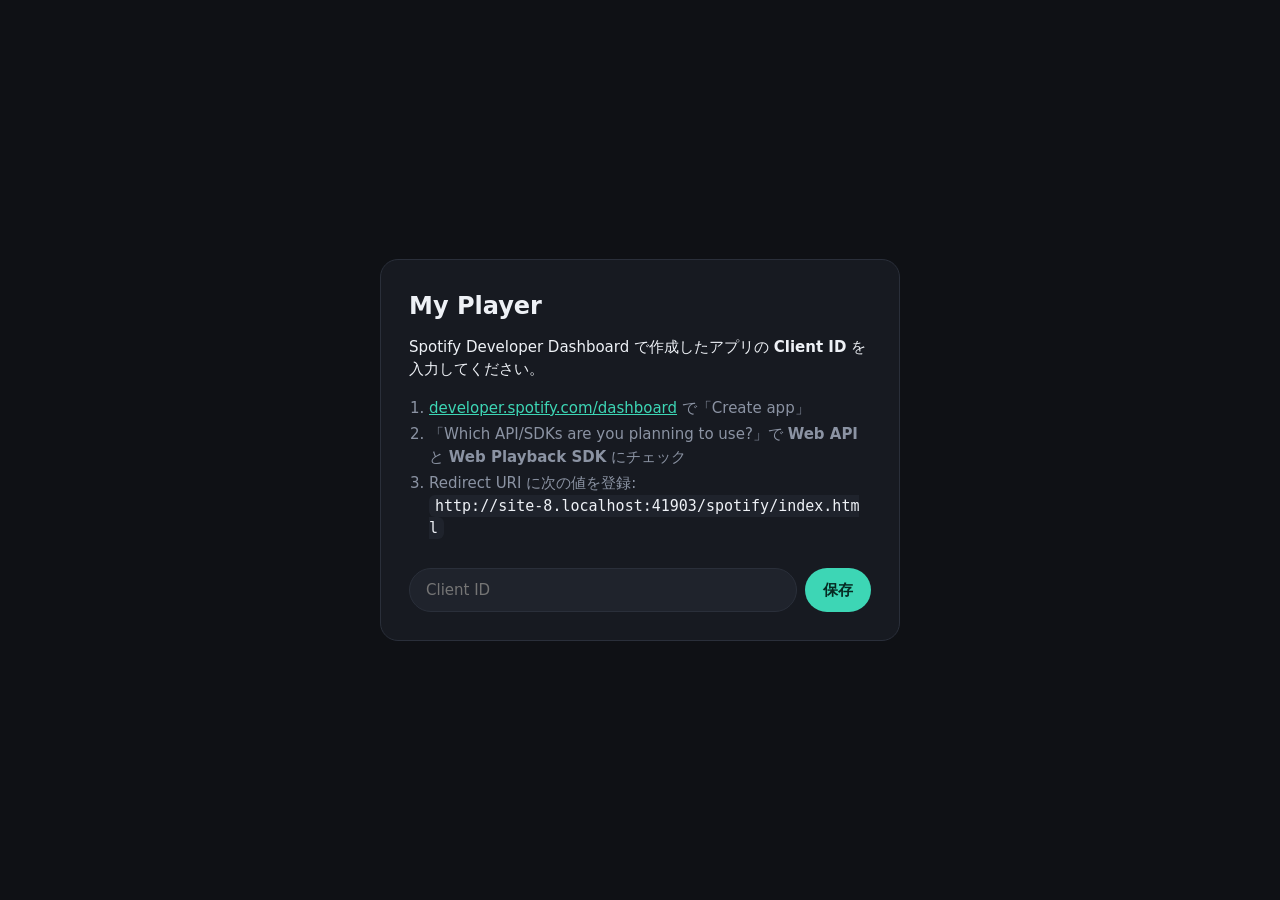
==== spotify/index.html @ 6af3630b "個人用 Spotify プレーヤーを /spotify/ に追加 Co-Authored-By: Claude Opus 5.5 <noreply@anthropic.com> Claude-Sess" ====
<!doctype html>
<html lang="ja">
<head>
  <meta charset="utf-8">
  <meta name="viewport" content="width=device-width, initial-scale=1">
  <meta name="robots" content="noindex, nofollow">
  <title>My Player</title>
  <link rel="stylesheet" href="style.css">
  <script src="config.js"></script>
  <script src="app.js" defer></script>
</head>
<body>

  <!-- 初回設定: Client ID 入力 -->
  <section id="setup" class="screen" hidden>
    <div class="card">
      <h1>My Player</h1>
      <p>Spotify Developer Dashboard で作成したアプリの <b>Client ID</b> を入力してください。</p>
      <ol class="steps">
        <li><a href="https://developer.spotify.com/dashboard" target="_blank" rel="noopener">developer.spotify.com/dashboard</a> で「Create app」</li>
        <li>「Which API/SDKs are you planning to use?」で <b>Web API</b> と <b>Web Playback SDK</b> にチェック</li>
        <li>Redirect URI に次の値を登録:<br><code id="redirectUri"></code></li>
      </ol>
      <form id="setupForm">
        <input id="clientIdInput" placeholder="Client ID" autocomplete="off" required>
        <button type="submit" class="primary">保存</button>
      </form>
    </div>
  </section>

  <!-- ログイン -->
  <section id="login" class="screen" hidden>
    <div class="card">
      <h1>My Player</h1>
      <p>Spotify アカウントでログインすると、このページ自体が再生デバイスになります。</p>
      <p class="muted small">※ ブラウザでの再生には Spotify Premium が必要です。</p>
      <button id="loginBtn" class="primary big">Spotify でログイン</button>
      <button id="resetClientBtn" class="link">Client ID を変更</button>
    </div>
  </section>

  <!-- メイン -->
  <div id="app" hidden>
    <header class="topbar">
      <div class="brand"><span class="dot"></span>My Player</div>
      <div class="user">
        <span id="userName"></span>
        <button id="logoutBtn" class="ghost">ログアウト</button>
      </div>
    </header>

    <nav class="tabs">
      <button data-view="search">検索</button>
      <button data-view="playlists">プレイリスト</button>
      <button data-view="liked">お気に入りの曲</button>
    </nav>

    <main id="content"></main>

    <footer class="player">
      <div class="now">
        <div class="art"><img id="art" alt="" hidden></div>
        <div class="meta">
          <div id="trackName" class="t">再生していません</div>
          <div id="trackArtist" class="a"></div>
        </div>
      </div>
      <div class="center">
        <div class="controls">
          <button id="prevBtn" class="icon" aria-label="前の曲">
            <svg viewBox="0 0 24 24"><path d="M6 5h2v14H6zM20 5v14L9 12z"/></svg>
          </button>
          <button id="playBtn" class="icon play" aria-label="再生 / 一時停止"></button>
          <button id="nextBtn" class="icon" aria-label="次の曲">
            <svg viewBox="0 0 24 24"><path d="M16 5h2v14h-2zM4 5v14l11-7z"/></svg>
          </button>
        </div>
        <div class="progress">
          <span id="pos">0:00</span>
          <input type="range" id="seek" min="0" max="1000" value="0" aria-label="再生位置">
          <span id="dur">0:00</span>
        </div>
      </div>
      <div class="right">
        <span id="deviceStatus" class="status">接続中…</span>
        <label class="vol">
          <svg viewBox="0 0 24 24"><path d="M4 9v6h4l5 4V5L8 9zM16 8.5a4.5 4.5 0 0 1 0 7v-7z"/></svg>
          <input type="range" id="volume" min="0" max="100" value="50" aria-label="音量">
        </label>
      </div>
    </footer>
  </div>

  <div id="toast" class="toast" role="status" hidden></div>
</body>
</html>
---- spotify/style.css ----
:root {
  --bg: #0f1115;
  --panel: #171a21;
  --panel-2: #1f232c;
  --line: #2a2f3a;
  --text: #eef1f6;
  --muted: #8b93a3;
  --accent: #3dd6b5;
  --accent-ink: #062a22;
  --err: #ff6b6b;
  --warn: #f5b84a;
  --radius: 12px;
  color-scheme: dark;
}

* { box-sizing: border-box; }
html, body { margin: 0; height: 100%; }
body {
  background: var(--bg);
  color: var(--text);
  font: 15px/1.5 system-ui, -apple-system, "Hiragino Sans", "Noto Sans JP", sans-serif;
}
[hidden] { display: none !important; }
a { color: var(--accent); }
button { font: inherit; color: inherit; cursor: pointer; border: 0; background: none; }
input { font: inherit; color: inherit; }
.muted { color: var(--muted); }
.small { font-size: 13px; }

/* ---------- buttons ---------- */
.primary {
  background: var(--accent); color: var(--accent-ink); font-weight: 700;
  padding: 10px 18px; border-radius: 999px;
}
.primary:hover { filter: brightness(1.08); }
.primary.big { padding: 14px 28px; font-size: 16px; }
.ghost { border: 1px solid var(--line); padding: 6px 12px; border-radius: 999px; color: var(--muted); }
.ghost:hover { color: var(--text); border-color: var(--muted); }
.link { color: var(--muted); text-decoration: underline; font-size: 13px; margin-top: 12px; }

/* ---------- setup / login ---------- */
.screen { min-height: 100%; display: grid; place-items: center; padding: 24px 16px; }
.card {
  width: min(520px, 100%); background: var(--panel); border: 1px solid var(--line);
  border-radius: 18px; padding: 28px; display: flex; flex-direction: column; align-items: flex-start; gap: 8px;
}
.card h1 { margin: 0 0 4px; font-size: 24px; }
.card p { margin: 0; }
.steps { padding-left: 20px; margin: 4px 0 8px; color: var(--muted); }
.steps li { margin: 4px 0; }
code { background: var(--panel-2); padding: 2px 6px; border-radius: 6px; color: var(--text); word-break: break-all; user-select: all; }
#setupForm { display: flex; gap: 8px; width: 100%; margin-top: 8px; }
#setupForm input, .searchbar input {
  flex: 1; min-width: 0; background: var(--panel-2); border: 1px solid var(--line);
  border-radius: 999px; padding: 10px 16px; outline: none;
}
#setupForm input:focus, .searchbar input:focus { border-color: var(--accent); }

/* ---------- app layout ---------- */
#app {
  height: 100%;
  display: grid;
  grid-template-columns: 200px 1fr;
  grid-template-rows: auto 1fr auto;
  grid-template-areas: "top top" "nav main" "player player";
}
.topbar {
  grid-area: top; display: flex; justify-content: space-between; align-items: center;
  padding: 12px 20px; border-bottom: 1px solid var(--line);
}
.brand { font-weight: 800; letter-spacing: .02em; display: flex; align-items: center; gap: 8px; }
.brand .dot { width: 10px; height: 10px; border-radius: 50%; background: var(--accent); box-shadow: 0 0 12px var(--accent); }
.user { display: flex; align-items: center; gap: 12px; color: var(--muted); }

.tabs { grid-area: nav; display: flex; flex-direction: column; gap: 4px; padding: 16px 12px; border-right: 1px solid var(--line); }
.tabs button { text-align: left; padding: 10px 12px; border-radius: 8px; color: var(--muted); font-weight: 600; }
.tabs button:hover { background: var(--panel); color: var(--text); }
.tabs button.active { background: var(--panel-2); color: var(--text); }

#content { grid-area: main; overflow-y: auto; padding: 20px 24px 32px; min-width: 0; }
#content h2 { margin: 0 0 16px; font-size: 22px; }

/* ---------- search ---------- */
.searchbar { display: flex; gap: 8px; margin-bottom: 16px; max-width: 560px; }

/* ---------- track list ---------- */
.tracks { list-style: none; margin: 0; padding: 0; }
.tracks li.muted { padding: 12px 8px; }
.track {
  display: grid; grid-template-columns: 28px 40px 1fr auto; align-items: center; gap: 12px;
  padding: 6px 8px; border-radius: 8px; cursor: pointer;
}
.track:hover, .track:focus-visible { background: var(--panel); outline: none; }
.track .idx { color: var(--muted); text-align: right; font-variant-numeric: tabular-nums; font-size: 13px; }
.track img, .track .ph { width: 40px; height: 40px; border-radius: 4px; object-fit: cover; background: var(--panel-2); }
.tmeta { min-width: 0; }
.tmeta .t, .tmeta .a { white-space: nowrap; overflow: hidden; text-overflow: ellipsis; }
.tmeta .a { color: var(--muted); font-size: 13px; }
.track .dur { color: var(--muted); font-size: 13px; font-variant-numeric: tabular-nums; }
.track.playing .t { color: var(--accent); }
.track.playing .idx { color: var(--accent); }

.more { margin-top: 12px; }

/* ---------- playlists grid ---------- */
.grid { display: grid; grid-template-columns: repeat(auto-fill, minmax(160px, 1fr)); gap: 16px; }
.pl {
  background: var(--panel); border-radius: var(--radius); padding: 12px; text-align: left;
  display: flex; flex-direction: column; gap: 8px; min-width: 0; transition: background .15s;
}
.pl:hover { background: var(--panel-2); }
.pl .cover { width: 100%; aspect-ratio: 1; border-radius: 8px; object-fit: cover; background: var(--panel-2); display: block; }
.pl .name { font-weight: 600; white-space: nowrap; overflow: hidden; text-overflow: ellipsis; }
.pl .sub { color: var(--muted); font-size: 13px; white-space: nowrap; overflow: hidden; text-overflow: ellipsis; }

.pl-head { display: flex; gap: 20px; align-items: flex-end; margin-bottom: 20px; flex-wrap: wrap; }
.pl-head .cover { width: 160px; height: 160px; border-radius: 10px; object-fit: cover; background: var(--panel-2); }
.pl-head h2 { margin: 4px 0 6px !important; }
.pl-head .info { display: flex; flex-direction: column; align-items: flex-start; gap: 6px; min-width: 0; }
.back { color: var(--muted); margin-bottom: 12px; font-size: 14px; }
.back:hover { color: var(--text); }
.note { background: var(--panel); border: 1px solid var(--line); border-radius: 10px; padding: 12px 14px; color: var(--muted); font-size: 14px; }

/* ---------- player bar ---------- */
.player {
  grid-area: player; display: grid; grid-template-columns: 1fr minmax(280px, 1.4fr) 1fr; gap: 16px;
  align-items: center; padding: 12px 20px; background: var(--panel); border-top: 1px solid var(--line);
}
.now { display: flex; align-items: center; gap: 12px; min-width: 0; }
.art { width: 56px; height: 56px; border-radius: 6px; background: var(--panel-2); flex: none; overflow: hidden; }
.art img { width: 100%; height: 100%; object-fit: cover; display: block; }
.meta { min-width: 0; }
.meta .t { font-weight: 600; white-space: nowrap; overflow: hidden; text-overflow: ellipsis; }
.meta .a { color: var(--muted); font-size: 13px; white-space: nowrap; overflow: hidden; text-overflow: ellipsis; }

.center { display: flex; flex-direction: column; align-items: center; gap: 6px; min-width: 0; }
.controls { display: flex; align-items: center; gap: 18px; }
.icon { width: 36px; height: 36px; display: grid; place-items: center; border-radius: 50%; color: var(--muted); }
.icon:hover { color: var(--text); }
.icon svg { width: 20px; height: 20px; fill: currentColor; }
.icon.play { width: 42px; height: 42px; background: var(--text); color: var(--bg); }
.icon.play:hover { transform: scale(1.05); color: var(--bg); }
.icon:disabled { opacity: .4; cursor: default; }

.progress { display: flex; align-items: center; gap: 10px; width: 100%; font-size: 12px; color: var(--muted); font-variant-numeric: tabular-nums; }
.progress input { flex: 1; }

input[type=range] { accent-color: var(--accent); height: 4px; cursor: pointer; }

.right { display: flex; justify-content: flex-end; align-items: center; gap: 14px; min-width: 0; }
.vol { display: flex; align-items: center; gap: 6px; color: var(--muted); }
.vol svg { width: 18px; height: 18px; fill: currentColor; }
.vol input { width: 100px; }
.status { font-size: 12px; padding: 3px 10px; border-radius: 999px; background: var(--panel-2); color: var(--muted); white-space: nowrap; }
.status.ok { color: var(--accent); }
.status.warn { color: var(--warn); }
.status.err { color: var(--err); }

/* ---------- toast ---------- */
.toast {
  position: fixed; left: 50%; bottom: 110px; transform: translateX(-50%);
  background: var(--panel-2); border: 1px solid var(--line); padding: 10px 16px; border-radius: 10px;
  box-shadow: 0 8px 30px rgba(0,0,0,.4); max-width: calc(100% - 32px); z-index: 10;
}

/* ---------- mobile ---------- */
@media (max-width: 760px) {
  #app {
    grid-template-columns: 1fr;
    grid-template-areas: "top" "nav" "main" "player";
    grid-template-rows: auto auto 1fr auto;
  }
  .topbar { padding: 10px 16px; }
  .tabs { flex-direction: row; border-right: 0; border-bottom: 1px solid var(--line); padding: 8px 16px; overflow-x: auto; }
  .tabs button { white-space: nowrap; }
  #content { padding: 16px; }
  .player { grid-template-columns: 1fr auto; grid-template-areas: "now right" "center center"; padding: 10px 16px; gap: 8px 12px; }
  .now { grid-area: now; }
  .center { grid-area: center; }
  .right { grid-area: right; }
  .vol { display: none; }
  .art { width: 44px; height: 44px; }
  .pl-head .cover { width: 120px; height: 120px; }
  .grid { grid-template-columns: repeat(auto-fill, minmax(130px, 1fr)); gap: 12px; }
}
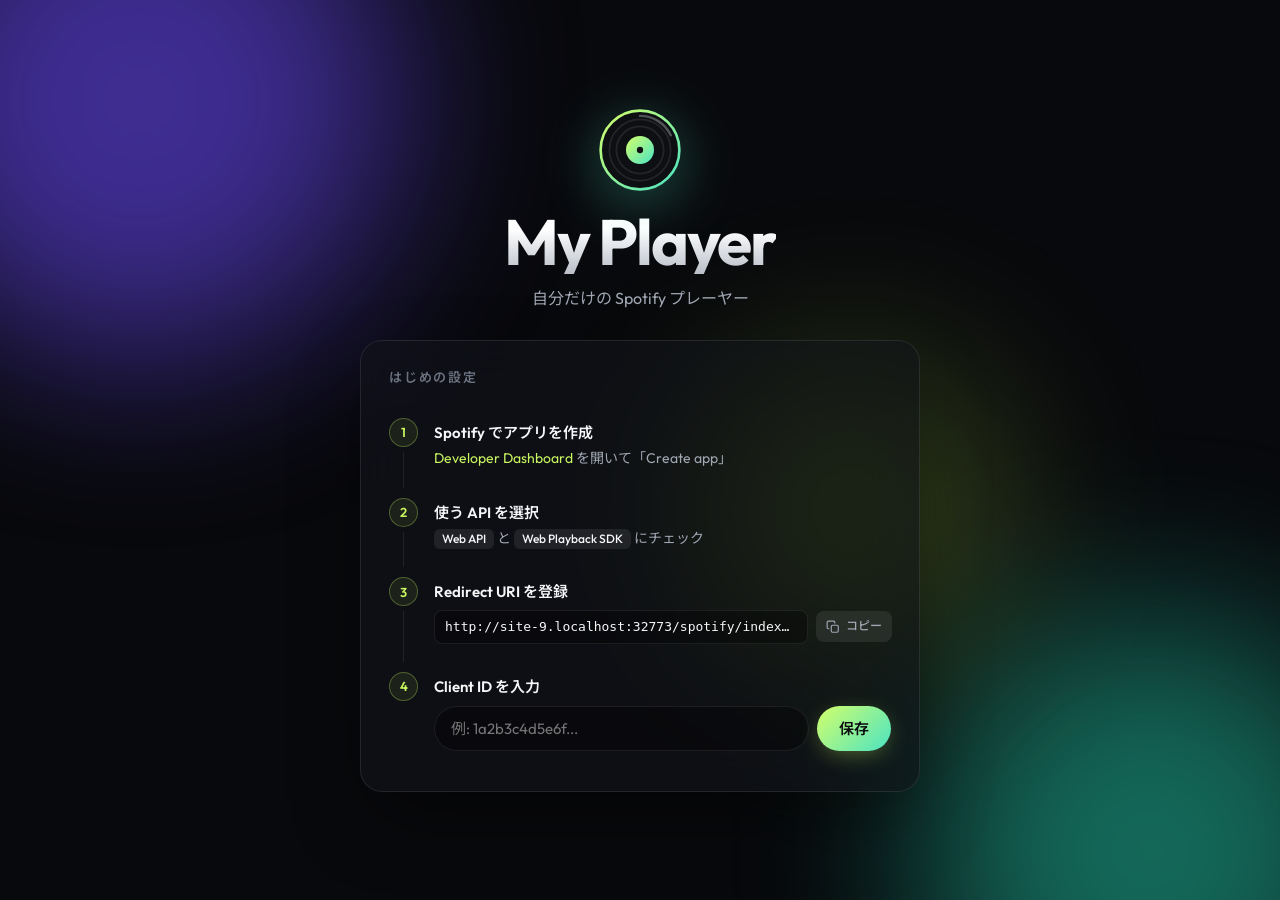
==== commit 333bde4d: "Spotify プレーヤーのデザインを刷新 アルバムアート連動の背景、Now Playing パネル、シャッフル/リピート、 スマホ用タブバーなどを追加。  Co-Authored-By: Claud" ====
--- a/spotify/index.html
+++ b/spotify/index.html
@@ -2,93 +2,168 @@
 <html lang="ja">
 <head>
   <meta charset="utf-8">
-  <meta name="viewport" content="width=device-width, initial-scale=1">
+  <meta name="viewport" content="width=device-width, initial-scale=1, viewport-fit=cover">
   <meta name="robots" content="noindex, nofollow">
+  <meta name="theme-color" content="#08090c">
   <title>My Player</title>
+  <link rel="preconnect" href="https://fonts.googleapis.com">
+  <link rel="preconnect" href="https://fonts.gstatic.com" crossorigin>
+  <link href="https://fonts.googleapis.com/css2?family=Outfit:wght@300;400;500;600;700;800&family=Noto+Sans+JP:wght@400;500;700&display=swap" rel="stylesheet">
   <link rel="stylesheet" href="style.css">
   <script src="config.js"></script>
   <script src="app.js" defer></script>
 </head>
 <body>
 
-  <!-- 初回設定: Client ID 入力 -->
+  <!-- ロゴ（レコード盤） -->
+  <svg width="0" height="0" style="position:absolute" aria-hidden="true">
+    <defs>
+      <linearGradient id="logoGrad" x1="0" y1="0" x2="1" y2="1">
+        <stop offset="0" stop-color="#d4ff6a"/>
+        <stop offset="1" stop-color="#4be3c4"/>
+      </linearGradient>
+    </defs>
+    <symbol id="logo" viewBox="0 0 48 48">
+      <circle cx="24" cy="24" r="22.5" fill="#0d0f13" stroke="url(#logoGrad)" stroke-width="1.5"/>
+      <circle cx="24" cy="24" r="17.5" fill="none" stroke="rgba(255,255,255,.09)"/>
+      <circle cx="24" cy="24" r="13.5" fill="none" stroke="rgba(255,255,255,.09)"/>
+      <path d="M24 4.5a19.5 19.5 0 0 1 17.6 11.1" fill="none" stroke="rgba(255,255,255,.28)" stroke-width="1.4" stroke-linecap="round"/>
+      <circle cx="24" cy="24" r="8" fill="url(#logoGrad)"/>
+      <circle cx="24" cy="24" r="1.8" fill="#0d0f13"/>
+    </symbol>
+  </svg>
+
+  <!-- ===================== 認証まわりの画面 ===================== -->
+  <div class="auth-bg" aria-hidden="true"><span></span><span></span><span></span></div>
+
   <section id="setup" class="screen" hidden>
-    <div class="card">
-      <h1>My Player</h1>
-      <p>Spotify Developer Dashboard で作成したアプリの <b>Client ID</b> を入力してください。</p>
-      <ol class="steps">
-        <li><a href="https://developer.spotify.com/dashboard" target="_blank" rel="noopener">developer.spotify.com/dashboard</a> で「Create app」</li>
-        <li>「Which API/SDKs are you planning to use?」で <b>Web API</b> と <b>Web Playback SDK</b> にチェック</li>
-        <li>Redirect URI に次の値を登録:<br><code id="redirectUri"></code></li>
-      </ol>
-      <form id="setupForm">
-        <input id="clientIdInput" placeholder="Client ID" autocomplete="off" required>
-        <button type="submit" class="primary">保存</button>
-      </form>
+    <div class="auth">
+      <svg class="auth-logo"><use href="#logo"/></svg>
+      <h1 class="wordmark">My Player</h1>
+      <p class="tagline">自分だけの Spotify プレーヤー</p>
+
+      <div class="glass panel">
+        <h2>はじめの設定</h2>
+        <ol class="steps">
+          <li>
+            <span class="num">1</span>
+            <div>
+              <b>Spotify でアプリを作成</b>
+              <p><a href="https://developer.spotify.com/dashboard" target="_blank" rel="noopener">Developer Dashboard</a> を開いて「Create app」</p>
+            </div>
+          </li>
+          <li>
+            <span class="num">2</span>
+            <div>
+              <b>使う API を選択</b>
+              <p><span class="chip">Web API</span> と <span class="chip">Web Playback SDK</span> にチェック</p>
+            </div>
+          </li>
+          <li>
+            <span class="num">3</span>
+            <div>
+              <b>Redirect URI を登録</b>
+              <div class="copyline">
+                <code id="redirectUri"></code>
+                <button type="button" id="copyBtn" class="mini-btn" data-icon="copy">コピー</button>
+              </div>
+            </div>
+          </li>
+          <li>
+            <span class="num">4</span>
+            <div class="grow">
+              <b>Client ID を入力</b>
+              <form id="setupForm" class="inline-form">
+                <input id="clientIdInput" placeholder="例: 1a2b3c4d5e6f..." autocomplete="off" spellcheck="false" required>
+                <button type="submit" class="btn-accent">保存</button>
+              </form>
+            </div>
+          </li>
+        </ol>
+      </div>
     </div>
   </section>
 
-  <!-- ログイン -->
   <section id="login" class="screen" hidden>
-    <div class="card">
-      <h1>My Player</h1>
-      <p>Spotify アカウントでログインすると、このページ自体が再生デバイスになります。</p>
-      <p class="muted small">※ ブラウザでの再生には Spotify Premium が必要です。</p>
-      <button id="loginBtn" class="primary big">Spotify でログイン</button>
-      <button id="resetClientBtn" class="link">Client ID を変更</button>
+    <div class="auth">
+      <svg class="auth-logo spin"><use href="#logo"/></svg>
+      <h1 class="wordmark">My Player</h1>
+      <p class="tagline">ブラウザがそのままスピーカーに。</p>
+      <button id="loginBtn" class="btn-accent big" data-icon="play">Spotify でログイン</button>
+      <p class="fineprint">再生には Spotify Premium が必要です</p>
+      <button id="resetClientBtn" class="text-btn">Client ID を変更</button>
     </div>
   </section>
 
-  <!-- メイン -->
+  <!-- ===================== メイン ===================== -->
   <div id="app" hidden>
-    <header class="topbar">
-      <div class="brand"><span class="dot"></span>My Player</div>
-      <div class="user">
-        <span id="userName"></span>
-        <button id="logoutBtn" class="ghost">ログアウト</button>
+    <div class="ambient" aria-hidden="true"><div id="ambient"></div></div>
+
+    <aside class="sidebar">
+      <div class="brand">
+        <svg class="brand-logo"><use href="#logo"/></svg>
+        <span>My Player</span>
       </div>
-    </header>
-
-    <nav class="tabs">
-      <button data-view="search">検索</button>
-      <button data-view="playlists">プレイリスト</button>
-      <button data-view="liked">お気に入りの曲</button>
-    </nav>
+      <nav class="nav">
+        <button data-view="home" data-icon="home">ホーム</button>
+        <button data-view="search" data-icon="search">検索</button>
+        <button data-view="liked" data-icon="heart">お気に入り</button>
+      </nav>
+      <div class="me">
+        <span class="avatar" id="avatar"></span>
+        <span class="me-name" id="userName"></span>
+        <button id="logoutBtn" class="icon-btn" data-icon="logout" title="ログアウト" aria-label="ログアウト"></button>
+      </div>
+    </aside>
 
     <main id="content"></main>
+
+    <aside class="np" aria-label="再生中の曲">
+      <div class="np-label">Now Playing</div>
+      <div class="np-art" id="npArtWrap"><img id="npArt" alt="" hidden></div>
+      <div class="np-title" id="npTitle">まだ何も再生していません</div>
+      <div class="np-artist" id="npArtist">曲を選ぶとここに表示されます</div>
+      <div class="np-album" id="npAlbum"></div>
+    </aside>
 
     <footer class="player">
       <div class="now">
         <div class="art"><img id="art" alt="" hidden></div>
         <div class="meta">
           <div id="trackName" class="t">再生していません</div>
-          <div id="trackArtist" class="a"></div>
+          <div id="trackArtist" class="a">—</div>
         </div>
       </div>
+
       <div class="center">
         <div class="controls">
-          <button id="prevBtn" class="icon" aria-label="前の曲">
-            <svg viewBox="0 0 24 24"><path d="M6 5h2v14H6zM20 5v14L9 12z"/></svg>
-          </button>
-          <button id="playBtn" class="icon play" aria-label="再生 / 一時停止"></button>
-          <button id="nextBtn" class="icon" aria-label="次の曲">
-            <svg viewBox="0 0 24 24"><path d="M16 5h2v14h-2zM4 5v14l11-7z"/></svg>
-          </button>
+          <button id="shuffleBtn" class="ctl toggle" data-icon="shuffle" aria-label="シャッフル" title="シャッフル"></button>
+          <button id="prevBtn" class="ctl" data-icon="prev" aria-label="前の曲"></button>
+          <button id="playBtn" class="ctl play" aria-label="再生 / 一時停止"></button>
+          <button id="nextBtn" class="ctl" data-icon="next" aria-label="次の曲"></button>
+          <button id="repeatBtn" class="ctl toggle" data-icon="repeat" aria-label="リピート" title="リピート"></button>
         </div>
         <div class="progress">
           <span id="pos">0:00</span>
-          <input type="range" id="seek" min="0" max="1000" value="0" aria-label="再生位置">
+          <input type="range" id="seek" class="range" min="0" max="1000" value="0" aria-label="再生位置">
           <span id="dur">0:00</span>
         </div>
       </div>
+
       <div class="right">
-        <span id="deviceStatus" class="status">接続中…</span>
-        <label class="vol">
-          <svg viewBox="0 0 24 24"><path d="M4 9v6h4l5 4V5L8 9zM16 8.5a4.5 4.5 0 0 1 0 7v-7z"/></svg>
-          <input type="range" id="volume" min="0" max="100" value="50" aria-label="音量">
-        </label>
+        <span id="deviceStatus" class="status"><i></i><span>接続中</span></span>
+        <div class="vol">
+          <button id="muteBtn" class="ctl small" aria-label="ミュート"></button>
+          <input type="range" id="volume" class="range" min="0" max="100" value="50" aria-label="音量">
+        </div>
       </div>
     </footer>
+
+    <nav class="tabbar">
+      <button data-view="home" data-icon="home">ホーム</button>
+      <button data-view="search" data-icon="search">検索</button>
+      <button data-view="liked" data-icon="heart">お気に入り</button>
+    </nav>
   </div>
 
   <div id="toast" class="toast" role="status" hidden></div>
--- a/spotify/style.css
+++ b/spotify/style.css
@@ -1,15 +1,24 @@
+/* =========================================================
+   My Player
+   ========================================================= */
 :root {
-  --bg: #0f1115;
-  --panel: #171a21;
-  --panel-2: #1f232c;
-  --line: #2a2f3a;
-  --text: #eef1f6;
-  --muted: #8b93a3;
-  --accent: #3dd6b5;
-  --accent-ink: #062a22;
-  --err: #ff6b6b;
-  --warn: #f5b84a;
-  --radius: 12px;
+  --bg: #08090c;
+  --surface: rgba(255, 255, 255, .045);
+  --surface-2: rgba(255, 255, 255, .08);
+  --surface-3: rgba(255, 255, 255, .12);
+  --line: rgba(255, 255, 255, .08);
+  --text: #f5f6f8;
+  --muted: #a1a7b3;
+  --dim: #6c7380;
+  --accent: #c8f560;
+  --accent-2: #4be3c4;
+  --ink: #0b0d10;
+  --err: #ff7a7a;
+  --warn: #ffc457;
+  --grad: linear-gradient(135deg, #d4ff6a 0%, #4be3c4 100%);
+  --r: 14px;
+  --ease: cubic-bezier(.2, .7, .2, 1);
+  --font: "Outfit", "Noto Sans JP", system-ui, -apple-system, "Hiragino Sans", sans-serif;
   color-scheme: dark;
 }
 
@@ -18,168 +27,428 @@
 body {
   background: var(--bg);
   color: var(--text);
-  font: 15px/1.5 system-ui, -apple-system, "Hiragino Sans", "Noto Sans JP", sans-serif;
+  font: 400 15px/1.55 var(--font);
+  -webkit-font-smoothing: antialiased;
+  overflow: hidden;
 }
 [hidden] { display: none !important; }
-a { color: var(--accent); }
-button { font: inherit; color: inherit; cursor: pointer; border: 0; background: none; }
+a { color: var(--accent); text-decoration: none; }
+a:hover { text-decoration: underline; }
+button { font: inherit; color: inherit; cursor: pointer; border: 0; background: none; padding: 0; }
 input { font: inherit; color: inherit; }
-.muted { color: var(--muted); }
-.small { font-size: 13px; }
-
-/* ---------- buttons ---------- */
-.primary {
-  background: var(--accent); color: var(--accent-ink); font-weight: 700;
-  padding: 10px 18px; border-radius: 999px;
-}
-.primary:hover { filter: brightness(1.08); }
-.primary.big { padding: 14px 28px; font-size: 16px; }
-.ghost { border: 1px solid var(--line); padding: 6px 12px; border-radius: 999px; color: var(--muted); }
-.ghost:hover { color: var(--text); border-color: var(--muted); }
-.link { color: var(--muted); text-decoration: underline; font-size: 13px; margin-top: 12px; }
-
-/* ---------- setup / login ---------- */
-.screen { min-height: 100%; display: grid; place-items: center; padding: 24px 16px; }
-.card {
-  width: min(520px, 100%); background: var(--panel); border: 1px solid var(--line);
-  border-radius: 18px; padding: 28px; display: flex; flex-direction: column; align-items: flex-start; gap: 8px;
-}
-.card h1 { margin: 0 0 4px; font-size: 24px; }
-.card p { margin: 0; }
-.steps { padding-left: 20px; margin: 4px 0 8px; color: var(--muted); }
-.steps li { margin: 4px 0; }
-code { background: var(--panel-2); padding: 2px 6px; border-radius: 6px; color: var(--text); word-break: break-all; user-select: all; }
-#setupForm { display: flex; gap: 8px; width: 100%; margin-top: 8px; }
-#setupForm input, .searchbar input {
-  flex: 1; min-width: 0; background: var(--panel-2); border: 1px solid var(--line);
-  border-radius: 999px; padding: 10px 16px; outline: none;
-}
-#setupForm input:focus, .searchbar input:focus { border-color: var(--accent); }
-
-/* ---------- app layout ---------- */
+::selection { background: var(--accent); color: var(--ink); }
+
+svg.i { width: 20px; height: 20px; flex: none; fill: none; stroke: currentColor; stroke-width: 2; stroke-linecap: round; stroke-linejoin: round; }
+
+/* ---------- 共通ボタン ---------- */
+.btn-accent {
+  display: inline-flex; align-items: center; justify-content: center; gap: 8px;
+  background: var(--grad); color: var(--ink); font-weight: 600;
+  padding: 11px 22px; border-radius: 999px; white-space: nowrap;
+  box-shadow: 0 6px 24px -6px rgba(200, 245, 96, .45);
+  transition: transform .2s var(--ease), box-shadow .2s var(--ease);
+}
+.btn-accent:hover { transform: translateY(-1px); box-shadow: 0 10px 30px -6px rgba(200, 245, 96, .6); }
+.btn-accent:active { transform: translateY(0) scale(.98); }
+.btn-accent.big { padding: 16px 34px; font-size: 17px; }
+.btn-accent .i { width: 18px; height: 18px; }
+
+.text-btn { color: var(--dim); font-size: 13px; }
+.text-btn:hover { color: var(--text); }
+
+.mini-btn {
+  display: inline-flex; align-items: center; gap: 6px; flex: none;
+  font-size: 12px; font-weight: 500; color: var(--muted);
+  background: var(--surface-2); padding: 6px 10px; border-radius: 8px;
+}
+.mini-btn:hover { color: var(--text); background: var(--surface-3); }
+.mini-btn .i { width: 14px; height: 14px; }
+
+.icon-btn { width: 34px; height: 34px; border-radius: 50%; display: grid; place-items: center; color: var(--dim); flex: none; }
+.icon-btn:hover { color: var(--text); background: var(--surface-2); }
+.icon-btn .i { width: 18px; height: 18px; }
+
+/* =========================================================
+   認証画面
+   ========================================================= */
+.auth-bg { position: fixed; inset: 0; overflow: hidden; z-index: -1; }
+.auth-bg span { position: absolute; border-radius: 50%; filter: blur(90px); opacity: .55; animation: float 22s ease-in-out infinite alternate; }
+.auth-bg span:nth-child(1) { width: 520px; height: 520px; background: #6d4bff; top: -160px; left: -120px; }
+.auth-bg span:nth-child(2) { width: 460px; height: 460px; background: #1fb89a; bottom: -180px; right: -100px; animation-delay: -7s; }
+.auth-bg span:nth-child(3) { width: 300px; height: 300px; background: #b6e84e; top: 40%; left: 55%; opacity: .28; animation-delay: -14s; }
+@keyframes float {
+  0% { transform: translate(0, 0) scale(1); }
+  50% { transform: translate(60px, 40px) scale(1.08); }
+  100% { transform: translate(-40px, 70px) scale(.95); }
+}
+body.in-app .auth-bg { display: none; }
+
+.screen { height: 100%; overflow-y: auto; display: grid; place-items: center; padding: 40px 16px; }
+.auth { display: flex; flex-direction: column; align-items: center; text-align: center; width: min(560px, 100%); }
+.auth-logo { width: 84px; height: 84px; filter: drop-shadow(0 12px 30px rgba(75, 227, 196, .35)); margin-bottom: 18px; }
+.auth-logo.spin { animation: spin 9s linear infinite; }
+@keyframes spin { to { transform: rotate(360deg); } }
+.wordmark {
+  margin: 0; font-size: clamp(40px, 8vw, 64px); font-weight: 700; letter-spacing: -.035em; line-height: 1;
+  background: linear-gradient(180deg, #fff 30%, #b9bec8 100%); -webkit-background-clip: text; background-clip: text; color: transparent;
+}
+.tagline { margin: 12px 0 30px; color: var(--muted); font-size: 16px; }
+.fineprint { margin: 16px 0 6px; color: var(--dim); font-size: 13px; }
+
+.glass {
+  background: rgba(18, 20, 26, .62);
+  border: 1px solid rgba(255, 255, 255, .09);
+  backdrop-filter: blur(24px) saturate(140%);
+  -webkit-backdrop-filter: blur(24px) saturate(140%);
+  box-shadow: 0 30px 80px -20px rgba(0, 0, 0, .6);
+}
+.panel { width: 100%; border-radius: 22px; padding: 26px 28px 28px; text-align: left; }
+.panel h2 { margin: 0 0 18px; font-size: 13px; font-weight: 600; letter-spacing: .14em; text-transform: uppercase; color: var(--dim); }
+
+.steps { list-style: none; margin: 0; padding: 0; display: flex; flex-direction: column; gap: 4px; }
+.steps li { display: flex; gap: 16px; padding: 12px 0; position: relative; }
+.steps li:not(:last-child)::after {
+  content: ""; position: absolute; left: 14px; top: 46px; bottom: -6px; width: 1px; background: var(--line);
+}
+.steps .num {
+  width: 29px; height: 29px; flex: none; border-radius: 50%; display: grid; place-items: center;
+  font-size: 13px; font-weight: 600; color: var(--accent);
+  background: rgba(200, 245, 96, .08); border: 1px solid rgba(200, 245, 96, .3);
+}
+.steps b { display: block; font-weight: 600; margin: 3px 0 4px; }
+.steps p { margin: 0; color: var(--muted); font-size: 14px; }
+.steps .grow { flex: 1; min-width: 0; }
+.chip { display: inline-block; font-size: 12px; font-weight: 500; padding: 1px 8px; border-radius: 6px; background: var(--surface-2); color: var(--text); }
+.copyline { display: flex; align-items: center; gap: 8px; margin-top: 6px; min-width: 0; }
+.copyline code {
+  flex: 1; min-width: 0; font: 13px/1.4 ui-monospace, SFMono-Regular, Menlo, monospace; color: var(--text);
+  background: rgba(0, 0, 0, .35); border: 1px solid var(--line); padding: 7px 10px; border-radius: 8px;
+  overflow: hidden; text-overflow: ellipsis; white-space: nowrap;
+}
+.inline-form { display: flex; gap: 8px; margin-top: 8px; }
+.inline-form input {
+  flex: 1; min-width: 0; background: rgba(0, 0, 0, .35); border: 1px solid var(--line);
+  border-radius: 999px; padding: 10px 16px; outline: none; transition: border-color .2s;
+}
+.inline-form input:focus { border-color: rgba(200, 245, 96, .6); }
+
+/* =========================================================
+   アプリ
+   ========================================================= */
 #app {
+  position: relative; isolation: isolate;
   height: 100%;
   display: grid;
-  grid-template-columns: 200px 1fr;
-  grid-template-rows: auto 1fr auto;
-  grid-template-areas: "top top" "nav main" "player player";
-}
-.topbar {
-  grid-area: top; display: flex; justify-content: space-between; align-items: center;
-  padding: 12px 20px; border-bottom: 1px solid var(--line);
-}
-.brand { font-weight: 800; letter-spacing: .02em; display: flex; align-items: center; gap: 8px; }
-.brand .dot { width: 10px; height: 10px; border-radius: 50%; background: var(--accent); box-shadow: 0 0 12px var(--accent); }
-.user { display: flex; align-items: center; gap: 12px; color: var(--muted); }
-
-.tabs { grid-area: nav; display: flex; flex-direction: column; gap: 4px; padding: 16px 12px; border-right: 1px solid var(--line); }
-.tabs button { text-align: left; padding: 10px 12px; border-radius: 8px; color: var(--muted); font-weight: 600; }
-.tabs button:hover { background: var(--panel); color: var(--text); }
-.tabs button.active { background: var(--panel-2); color: var(--text); }
-
-#content { grid-area: main; overflow-y: auto; padding: 20px 24px 32px; min-width: 0; }
-#content h2 { margin: 0 0 16px; font-size: 22px; }
-
-/* ---------- search ---------- */
-.searchbar { display: flex; gap: 8px; margin-bottom: 16px; max-width: 560px; }
-
-/* ---------- track list ---------- */
-.tracks { list-style: none; margin: 0; padding: 0; }
-.tracks li.muted { padding: 12px 8px; }
-.track {
-  display: grid; grid-template-columns: 28px 40px 1fr auto; align-items: center; gap: 12px;
-  padding: 6px 8px; border-radius: 8px; cursor: pointer;
-}
-.track:hover, .track:focus-visible { background: var(--panel); outline: none; }
-.track .idx { color: var(--muted); text-align: right; font-variant-numeric: tabular-nums; font-size: 13px; }
-.track img, .track .ph { width: 40px; height: 40px; border-radius: 4px; object-fit: cover; background: var(--panel-2); }
-.tmeta { min-width: 0; }
-.tmeta .t, .tmeta .a { white-space: nowrap; overflow: hidden; text-overflow: ellipsis; }
-.tmeta .a { color: var(--muted); font-size: 13px; }
-.track .dur { color: var(--muted); font-size: 13px; font-variant-numeric: tabular-nums; }
-.track.playing .t { color: var(--accent); }
-.track.playing .idx { color: var(--accent); }
-
-.more { margin-top: 12px; }
-
-/* ---------- playlists grid ---------- */
-.grid { display: grid; grid-template-columns: repeat(auto-fill, minmax(160px, 1fr)); gap: 16px; }
-.pl {
-  background: var(--panel); border-radius: var(--radius); padding: 12px; text-align: left;
-  display: flex; flex-direction: column; gap: 8px; min-width: 0; transition: background .15s;
-}
-.pl:hover { background: var(--panel-2); }
-.pl .cover { width: 100%; aspect-ratio: 1; border-radius: 8px; object-fit: cover; background: var(--panel-2); display: block; }
-.pl .name { font-weight: 600; white-space: nowrap; overflow: hidden; text-overflow: ellipsis; }
-.pl .sub { color: var(--muted); font-size: 13px; white-space: nowrap; overflow: hidden; text-overflow: ellipsis; }
-
-.pl-head { display: flex; gap: 20px; align-items: flex-end; margin-bottom: 20px; flex-wrap: wrap; }
-.pl-head .cover { width: 160px; height: 160px; border-radius: 10px; object-fit: cover; background: var(--panel-2); }
-.pl-head h2 { margin: 4px 0 6px !important; }
-.pl-head .info { display: flex; flex-direction: column; align-items: flex-start; gap: 6px; min-width: 0; }
-.back { color: var(--muted); margin-bottom: 12px; font-size: 14px; }
+  grid-template-columns: 236px minmax(0, 1fr) 300px;
+  grid-template-rows: minmax(0, 1fr) auto;
+  grid-template-areas: "side main np" "player player player";
+}
+
+/* アルバムアートから広がる背景 */
+.ambient { position: absolute; inset: 0; z-index: -1; overflow: hidden; pointer-events: none; }
+.ambient > div {
+  position: absolute; inset: -20%;
+  background-size: cover; background-position: center;
+  filter: blur(110px) saturate(170%);
+  opacity: 0; transition: opacity 1.2s var(--ease), background-image 1.2s;
+}
+.ambient > div.on { opacity: .42; }
+.ambient::after { content: ""; position: absolute; inset: 0; background: linear-gradient(180deg, rgba(8, 9, 12, .35), rgba(8, 9, 12, .85) 70%); }
+
+/* ---------- サイドバー ---------- */
+.sidebar { grid-area: side; display: flex; flex-direction: column; padding: 22px 14px 16px; border-right: 1px solid var(--line); background: rgba(8, 9, 12, .35); min-height: 0; }
+.brand { display: flex; align-items: center; gap: 10px; padding: 0 10px 26px; font-weight: 700; font-size: 18px; letter-spacing: -.01em; }
+.brand-logo { width: 30px; height: 30px; }
+.nav { display: flex; flex-direction: column; gap: 2px; }
+.nav button {
+  display: flex; align-items: center; gap: 14px; padding: 11px 12px; border-radius: 10px;
+  color: var(--muted); font-weight: 500; text-align: left; transition: color .15s, background .15s;
+}
+.nav button:hover { color: var(--text); background: var(--surface); }
+.nav button.active { color: var(--text); background: var(--surface-2); }
+.nav button.active .i { color: var(--accent); }
+.me { margin-top: auto; display: flex; align-items: center; gap: 10px; padding: 10px; border-radius: 12px; background: var(--surface); }
+.avatar {
+  width: 32px; height: 32px; border-radius: 50%; flex: none; display: grid; place-items: center;
+  background: var(--grad) center/cover; color: var(--ink); font-weight: 700; font-size: 14px;
+}
+.me-name { flex: 1; min-width: 0; font-size: 14px; font-weight: 500; white-space: nowrap; overflow: hidden; text-overflow: ellipsis; }
+
+/* ---------- メイン ---------- */
+#content { grid-area: main; overflow-y: auto; min-width: 0; padding: 34px 40px 48px; scroll-behavior: smooth; }
+#content::-webkit-scrollbar, .np::-webkit-scrollbar { width: 10px; }
+#content::-webkit-scrollbar-thumb { background: rgba(255, 255, 255, .12); border-radius: 10px; border: 3px solid transparent; background-clip: padding-box; }
+.view { animation: rise .45s var(--ease); }
+@keyframes rise { from { opacity: 0; transform: translateY(10px); } to { opacity: 1; transform: none; } }
+
+.eyebrow { font-size: 12px; font-weight: 600; letter-spacing: .16em; text-transform: uppercase; color: var(--dim); }
+.page-title { margin: 6px 0 4px; font-size: clamp(30px, 4vw, 44px); font-weight: 700; letter-spacing: -.03em; line-height: 1.1; }
+.page-sub { margin: 0; color: var(--muted); }
+.section-title { margin: 38px 0 16px; font-size: 20px; font-weight: 600; letter-spacing: -.01em; }
+
+/* ---------- カードグリッド ---------- */
+.grid { display: grid; grid-template-columns: repeat(auto-fill, minmax(168px, 1fr)); gap: 18px; }
+.card {
+  position: relative; padding: 12px 12px 16px; border-radius: var(--r); text-align: left;
+  background: var(--surface); transition: background .25s var(--ease), transform .25s var(--ease);
+  min-width: 0; display: flex; flex-direction: column;
+}
+.card:hover { background: var(--surface-2); }
+.cover-wrap { position: relative; margin-bottom: 12px; }
+.cover {
+  width: 100%; aspect-ratio: 1; border-radius: 10px; object-fit: cover; display: grid; place-items: center;
+  background: linear-gradient(135deg, #252a33, #171a20); box-shadow: 0 10px 30px -10px rgba(0, 0, 0, .7); color: var(--dim);
+}
+.cover .i { width: 38%; height: 38%; stroke-width: 1.5; }
+.card .name { font-weight: 600; white-space: nowrap; overflow: hidden; text-overflow: ellipsis; }
+.card .sub { color: var(--muted); font-size: 13px; margin-top: 2px; white-space: nowrap; overflow: hidden; text-overflow: ellipsis; }
+.fab {
+  position: absolute; right: 8px; bottom: 8px; width: 46px; height: 46px; border-radius: 50%;
+  display: grid; place-items: center; background: var(--grad); color: var(--ink);
+  box-shadow: 0 8px 20px rgba(0, 0, 0, .45);
+  opacity: 0; transform: translateY(8px); transition: opacity .25s var(--ease), transform .25s var(--ease);
+}
+.fab .i { width: 20px; height: 20px; margin-left: 2px; }
+.card:hover .fab, .card:focus-within .fab { opacity: 1; transform: none; }
+.fab:hover { transform: scale(1.06) !important; }
+
+.card.liked-card .cover { background: linear-gradient(135deg, #5b3df5 0%, #9f7bff 45%, #4be3c4 100%); color: #fff; }
+.card.liked-card .cover .i { fill: currentColor; stroke: none; width: 34%; height: 34%; filter: drop-shadow(0 4px 10px rgba(0,0,0,.25)); }
+
+/* スケルトン */
+.sk { background: linear-gradient(90deg, rgba(255,255,255,.05) 25%, rgba(255,255,255,.1) 50%, rgba(255,255,255,.05) 75%); background-size: 200% 100%; animation: shimmer 1.4s infinite; border-radius: 8px; }
+@keyframes shimmer { to { background-position: -200% 0; } }
+.card.skeleton .cover { background: none; box-shadow: none; }
+.card.skeleton .line { height: 12px; margin-top: 8px; }
+
+/* ---------- 検索 ---------- */
+.searchbox { position: relative; max-width: 640px; margin-top: 22px; }
+.searchbox .i { position: absolute; left: 20px; top: 50%; transform: translateY(-50%); color: var(--dim); width: 22px; height: 22px; pointer-events: none; }
+.searchbox input {
+  width: 100%; padding: 17px 22px 17px 56px; border-radius: 999px; font-size: 17px;
+  background: rgba(255, 255, 255, .07); border: 1px solid var(--line); outline: none;
+  transition: background .2s, border-color .2s, box-shadow .2s;
+}
+.searchbox input::placeholder { color: var(--dim); }
+.searchbox input:focus { background: rgba(255, 255, 255, .1); border-color: rgba(200, 245, 96, .5); box-shadow: 0 0 0 4px rgba(200, 245, 96, .1); }
+.searchbox input::-webkit-search-cancel-button { filter: invert(1) opacity(.5); }
+
+.empty { padding: 60px 0; display: flex; flex-direction: column; align-items: center; text-align: center; color: var(--muted); }
+.empty .i { width: 46px; height: 46px; stroke-width: 1.4; color: var(--dim); margin-bottom: 14px; }
+.empty b { color: var(--text); font-size: 17px; font-weight: 600; margin-bottom: 4px; }
+
+/* ---------- 曲リスト ---------- */
+.tlist { margin-top: 18px; }
+.thead, .trow {
+  display: grid; grid-template-columns: 40px minmax(0, 1.4fr) minmax(0, 1fr) 64px; gap: 16px; align-items: center; padding: 0 14px;
+}
+.thead { height: 36px; color: var(--dim); font-size: 12px; font-weight: 500; letter-spacing: .08em; text-transform: uppercase; border-bottom: 1px solid var(--line); margin-bottom: 8px; }
+.thead .i { width: 16px; height: 16px; }
+.thead .c-dur, .trow .c-dur { text-align: right; justify-self: end; }
+.trow { height: 60px; border-radius: 10px; cursor: pointer; transition: background .15s; outline: none; }
+.trow:hover, .trow:focus-visible { background: var(--surface-2); }
+.c-idx { position: relative; height: 20px; display: grid; place-items: center; color: var(--dim); font-size: 14px; font-variant-numeric: tabular-nums; }
+.c-idx > * { grid-area: 1 / 1; }
+.c-idx .pi { width: 16px; height: 16px; fill: var(--text); stroke: none; opacity: 0; }
+.trow:hover .c-idx .n, .trow:focus-visible .c-idx .n { opacity: 0; }
+.trow:hover .c-idx .pi, .trow:focus-visible .c-idx .pi { opacity: 1; }
+.c-title { display: flex; align-items: center; gap: 14px; min-width: 0; }
+.c-title img, .c-title .ph { width: 42px; height: 42px; border-radius: 6px; object-fit: cover; flex: none; background: #1c2027; }
+.c-title > div { min-width: 0; }
+.c-title .t { font-weight: 500; white-space: nowrap; overflow: hidden; text-overflow: ellipsis; }
+.c-title .a, .c-album { color: var(--muted); font-size: 13.5px; white-space: nowrap; overflow: hidden; text-overflow: ellipsis; }
+.c-dur { color: var(--muted); font-size: 13.5px; font-variant-numeric: tabular-nums; }
+.trow.playing .t { color: var(--accent); }
+
+/* 再生中のイコライザー */
+.eq { display: none; gap: 2px; align-items: flex-end; height: 14px; }
+.eq i { width: 3px; background: var(--accent); border-radius: 1px; animation: eq 1s ease-in-out infinite; }
+.eq i:nth-child(2) { animation-delay: -.4s; }
+.eq i:nth-child(3) { animation-delay: -.7s; }
+@keyframes eq { 0%, 100% { height: 30%; } 50% { height: 100%; } }
+.trow.playing .eq { display: flex; }
+.trow.playing .c-idx .n { opacity: 0; }
+.trow.playing:hover .eq { opacity: 0; }
+body.paused .eq i { animation-play-state: paused; }
+
+.loading-row, .note { color: var(--muted); padding: 18px 14px; }
+.note { margin-top: 20px; background: var(--surface); border: 1px solid var(--line); border-radius: 12px; font-size: 14px; line-height: 1.7; }
+.more-wrap { display: flex; justify-content: center; margin-top: 20px; }
+.ghost-btn { padding: 9px 20px; border-radius: 999px; border: 1px solid var(--line); color: var(--muted); font-weight: 500; font-size: 14px; }
+.ghost-btn:hover { color: var(--text); border-color: rgba(255, 255, 255, .25); }
+
+/* ---------- ヒーロー（プレイリスト / お気に入り） ---------- */
+.hero { position: relative; display: flex; align-items: flex-end; gap: 28px; padding: 8px 0 26px; flex-wrap: wrap; }
+.back { display: inline-flex; align-items: center; gap: 4px; color: var(--muted); font-size: 14px; margin-bottom: 18px; }
 .back:hover { color: var(--text); }
-.note { background: var(--panel); border: 1px solid var(--line); border-radius: 10px; padding: 12px 14px; color: var(--muted); font-size: 14px; }
-
-/* ---------- player bar ---------- */
+.back .i { width: 18px; height: 18px; }
+.hero-cover {
+  width: 220px; height: 220px; border-radius: 14px; object-fit: cover; flex: none;
+  box-shadow: 0 24px 60px -12px rgba(0, 0, 0, .75); background: linear-gradient(135deg, #252a33, #171a20);
+  display: grid; place-items: center; color: var(--dim);
+}
+.hero-cover .i { width: 40%; height: 40%; stroke-width: 1.4; }
+.hero-cover.liked { background: linear-gradient(135deg, #5b3df5 0%, #9f7bff 45%, #4be3c4 100%); color: #fff; }
+.hero-cover.liked .i { fill: currentColor; stroke: none; width: 36%; height: 36%; }
+.hero-info { display: flex; flex-direction: column; align-items: flex-start; min-width: 0; flex: 1; }
+.hero-info .page-title { font-size: clamp(32px, 5vw, 58px); margin: 8px 0 10px; overflow-wrap: anywhere; }
+.hero-meta { color: var(--muted); font-size: 14px; }
+.hero-meta b { color: var(--text); font-weight: 600; }
+.actions { display: flex; align-items: center; gap: 16px; margin-top: 22px; }
+.play-big {
+  width: 60px; height: 60px; border-radius: 50%; display: grid; place-items: center;
+  background: var(--grad); color: var(--ink); box-shadow: 0 12px 30px -8px rgba(200, 245, 96, .55);
+  transition: transform .2s var(--ease);
+}
+.play-big:hover { transform: scale(1.06); }
+.play-big .i { width: 24px; height: 24px; margin-left: 3px; }
+
+/* ---------- Now Playing パネル ---------- */
+.np { grid-area: np; padding: 26px 22px; border-left: 1px solid var(--line); background: rgba(8, 9, 12, .35); overflow-y: auto; min-height: 0; }
+.np-label { font-size: 12px; font-weight: 600; letter-spacing: .16em; text-transform: uppercase; color: var(--dim); margin-bottom: 18px; }
+.np-art {
+  width: 100%; aspect-ratio: 1; border-radius: 16px; overflow: hidden; margin-bottom: 20px;
+  background: linear-gradient(135deg, #1d2129, #121419); box-shadow: 0 28px 60px -18px rgba(0, 0, 0, .8);
+  display: grid; place-items: center; color: #2c313b;
+}
+.np-art > .i { width: 34%; height: 34%; stroke-width: 1.3; }
+.np-art img { width: 100%; height: 100%; object-fit: cover; display: block; animation: fade .6s var(--ease); }
+@keyframes fade { from { opacity: 0; transform: scale(1.03); } to { opacity: 1; transform: none; } }
+.np-title { font-size: 22px; font-weight: 700; letter-spacing: -.02em; line-height: 1.25; overflow-wrap: anywhere; }
+.np-artist { color: var(--muted); margin-top: 6px; }
+.np-album { color: var(--dim); font-size: 13px; margin-top: 14px; }
+
+/* ---------- プレーヤーバー ---------- */
 .player {
-  grid-area: player; display: grid; grid-template-columns: 1fr minmax(280px, 1.4fr) 1fr; gap: 16px;
-  align-items: center; padding: 12px 20px; background: var(--panel); border-top: 1px solid var(--line);
-}
-.now { display: flex; align-items: center; gap: 12px; min-width: 0; }
-.art { width: 56px; height: 56px; border-radius: 6px; background: var(--panel-2); flex: none; overflow: hidden; }
+  grid-area: player; display: grid; grid-template-columns: minmax(0, 1fr) minmax(320px, 1.5fr) minmax(0, 1fr);
+  gap: 20px; align-items: center; padding: 14px 22px;
+  background: rgba(12, 13, 17, .78); border-top: 1px solid var(--line);
+  backdrop-filter: blur(30px) saturate(160%); -webkit-backdrop-filter: blur(30px) saturate(160%);
+}
+.now { display: flex; align-items: center; gap: 14px; min-width: 0; }
+.art { width: 58px; height: 58px; border-radius: 8px; overflow: hidden; flex: none; background: #1a1d24; box-shadow: 0 6px 18px rgba(0, 0, 0, .5); }
 .art img { width: 100%; height: 100%; object-fit: cover; display: block; }
 .meta { min-width: 0; }
 .meta .t { font-weight: 600; white-space: nowrap; overflow: hidden; text-overflow: ellipsis; }
 .meta .a { color: var(--muted); font-size: 13px; white-space: nowrap; overflow: hidden; text-overflow: ellipsis; }
 
 .center { display: flex; flex-direction: column; align-items: center; gap: 6px; min-width: 0; }
-.controls { display: flex; align-items: center; gap: 18px; }
-.icon { width: 36px; height: 36px; display: grid; place-items: center; border-radius: 50%; color: var(--muted); }
-.icon:hover { color: var(--text); }
-.icon svg { width: 20px; height: 20px; fill: currentColor; }
-.icon.play { width: 42px; height: 42px; background: var(--text); color: var(--bg); }
-.icon.play:hover { transform: scale(1.05); color: var(--bg); }
-.icon:disabled { opacity: .4; cursor: default; }
-
-.progress { display: flex; align-items: center; gap: 10px; width: 100%; font-size: 12px; color: var(--muted); font-variant-numeric: tabular-nums; }
-.progress input { flex: 1; }
-
-input[type=range] { accent-color: var(--accent); height: 4px; cursor: pointer; }
-
-.right { display: flex; justify-content: flex-end; align-items: center; gap: 14px; min-width: 0; }
-.vol { display: flex; align-items: center; gap: 6px; color: var(--muted); }
-.vol svg { width: 18px; height: 18px; fill: currentColor; }
-.vol input { width: 100px; }
-.status { font-size: 12px; padding: 3px 10px; border-radius: 999px; background: var(--panel-2); color: var(--muted); white-space: nowrap; }
-.status.ok { color: var(--accent); }
-.status.warn { color: var(--warn); }
+.controls { display: flex; align-items: center; gap: 14px; }
+.ctl { width: 38px; height: 38px; border-radius: 50%; display: grid; place-items: center; color: var(--muted); position: relative; transition: color .15s, transform .15s; }
+.ctl:hover { color: var(--text); }
+.ctl .i { width: 20px; height: 20px; }
+.ctl.small { width: 32px; height: 32px; }
+.ctl.small .i { width: 18px; height: 18px; }
+.ctl.toggle .i { width: 18px; height: 18px; }
+.ctl.toggle.on { color: var(--accent); }
+.ctl.toggle.on::after { content: ""; position: absolute; bottom: 2px; width: 4px; height: 4px; border-radius: 50%; background: var(--accent); }
+.ctl .badge { position: absolute; top: 4px; right: 3px; font-size: 9px; font-weight: 700; line-height: 1; color: var(--ink); background: var(--accent); border-radius: 50%; width: 12px; height: 12px; display: grid; place-items: center; }
+.ctl.play { width: 44px; height: 44px; background: #fff; color: var(--ink); }
+.ctl.play:hover { transform: scale(1.06); color: var(--ink); }
+.ctl.play .i { width: 20px; height: 20px; }
+.ctl.play .i.play-ic { margin-left: 2px; }
+
+.progress { display: flex; align-items: center; gap: 10px; width: 100%; font-size: 12px; color: var(--dim); font-variant-numeric: tabular-nums; }
+.progress span { width: 38px; }
+.progress span:first-child { text-align: right; }
+
+/* レンジスライダー */
+.range {
+  --p: 0%;
+  -webkit-appearance: none; appearance: none; flex: 1; height: 16px; background: transparent; cursor: pointer; margin: 0;
+}
+.range::-webkit-slider-runnable-track {
+  height: 4px; border-radius: 4px;
+  background: linear-gradient(to right, var(--text) var(--p), rgba(255, 255, 255, .16) var(--p));
+}
+.range::-moz-range-track { height: 4px; border-radius: 4px; background: rgba(255, 255, 255, .16); }
+.range::-moz-range-progress { height: 4px; border-radius: 4px; background: var(--text); }
+.range::-webkit-slider-thumb { -webkit-appearance: none; width: 12px; height: 12px; margin-top: -4px; border-radius: 50%; background: #fff; opacity: 0; transition: opacity .15s; box-shadow: 0 2px 6px rgba(0,0,0,.4); }
+.range::-moz-range-thumb { width: 12px; height: 12px; border: 0; border-radius: 50%; background: #fff; opacity: 0; transition: opacity .15s; }
+.range:hover::-webkit-slider-runnable-track { background: linear-gradient(to right, var(--accent) var(--p), rgba(255, 255, 255, .16) var(--p)); }
+.range:hover::-moz-range-progress { background: var(--accent); }
+.range:hover::-webkit-slider-thumb, .range:focus-visible::-webkit-slider-thumb { opacity: 1; }
+.range:hover::-moz-range-thumb, .range:focus-visible::-moz-range-thumb { opacity: 1; }
+.range:focus { outline: none; }
+
+.right { display: flex; justify-content: flex-end; align-items: center; gap: 16px; min-width: 0; }
+.vol { display: flex; align-items: center; gap: 4px; width: 150px; }
+.status { display: inline-flex; align-items: center; gap: 7px; font-size: 12px; color: var(--dim); white-space: nowrap; }
+.status i { width: 7px; height: 7px; border-radius: 50%; background: var(--dim); }
+.status.ok i { background: var(--accent); box-shadow: 0 0 10px var(--accent); }
+.status.warn i { background: var(--warn); }
 .status.err { color: var(--err); }
-
-/* ---------- toast ---------- */
+.status.err i { background: var(--err); }
+
+.tabbar { display: none; }
+
+/* ---------- トースト ---------- */
 .toast {
-  position: fixed; left: 50%; bottom: 110px; transform: translateX(-50%);
-  background: var(--panel-2); border: 1px solid var(--line); padding: 10px 16px; border-radius: 10px;
-  box-shadow: 0 8px 30px rgba(0,0,0,.4); max-width: calc(100% - 32px); z-index: 10;
-}
-
-/* ---------- mobile ---------- */
+  position: fixed; left: 50%; bottom: 112px; transform: translateX(-50%); z-index: 50;
+  background: rgba(30, 33, 41, .92); backdrop-filter: blur(20px); -webkit-backdrop-filter: blur(20px);
+  border: 1px solid rgba(255, 255, 255, .1); padding: 12px 18px; border-radius: 12px; font-size: 14px;
+  box-shadow: 0 16px 40px rgba(0, 0, 0, .5); max-width: calc(100% - 32px); animation: toast .3s var(--ease);
+}
+@keyframes toast { from { opacity: 0; transform: translate(-50%, 10px); } }
+
+/* =========================================================
+   レスポンシブ
+   ========================================================= */
+@media (max-width: 1180px) {
+  #app { grid-template-columns: 220px minmax(0, 1fr); grid-template-areas: "side main" "player player"; }
+  .np { display: none; }
+}
+
 @media (max-width: 760px) {
+  body { font-size: 14px; }
   #app {
-    grid-template-columns: 1fr;
-    grid-template-areas: "top" "nav" "main" "player";
-    grid-template-rows: auto auto 1fr auto;
+    grid-template-columns: minmax(0, 1fr);
+    grid-template-rows: auto minmax(0, 1fr) auto auto;
+    grid-template-areas: "side" "main" "player" "tabbar";
   }
-  .topbar { padding: 10px 16px; }
-  .tabs { flex-direction: row; border-right: 0; border-bottom: 1px solid var(--line); padding: 8px 16px; overflow-x: auto; }
-  .tabs button { white-space: nowrap; }
-  #content { padding: 16px; }
-  .player { grid-template-columns: 1fr auto; grid-template-areas: "now right" "center center"; padding: 10px 16px; gap: 8px 12px; }
+  .sidebar { flex-direction: row; align-items: center; padding: 12px 16px; border-right: 0; border-bottom: 1px solid var(--line); }
+  .brand { padding: 0; font-size: 16px; }
+  .brand-logo { width: 26px; height: 26px; }
+  .sidebar .nav { display: none; }
+  .me { margin: 0 0 0 auto; padding: 0; background: none; }
+  .me-name { display: none; }
+  .avatar { width: 28px; height: 28px; font-size: 12px; }
+  #content { padding: 22px 16px 28px; }
+  .section-title { margin-top: 28px; }
+  .grid { grid-template-columns: repeat(2, minmax(0, 1fr)); gap: 12px; }
+  .card { padding: 10px 10px 12px; }
+  .fab { opacity: 1; transform: none; width: 40px; height: 40px; }
+  .thead { display: none; }
+  .thead, .trow { grid-template-columns: 26px minmax(0, 1fr) 44px; gap: 12px; padding: 0 6px; }
+  .c-album { display: none; }
+  .trow { height: 58px; }
+  .hero { gap: 18px; padding-bottom: 18px; }
+  .hero-cover { width: 150px; height: 150px; }
+
+  .player { grid-template-columns: minmax(0, 1fr) auto; grid-template-areas: "now ctl" "prog prog"; gap: 8px 12px; padding: 10px 14px 8px; position: relative; }
   .now { grid-area: now; }
-  .center { grid-area: center; }
-  .right { grid-area: right; }
-  .vol { display: none; }
-  .art { width: 44px; height: 44px; }
-  .pl-head .cover { width: 120px; height: 120px; }
-  .grid { grid-template-columns: repeat(auto-fill, minmax(130px, 1fr)); gap: 12px; }
-}
+  .art { width: 44px; height: 44px; border-radius: 6px; }
+  .center { display: contents; }
+  .controls { grid-area: ctl; gap: 4px; }
+  .controls .toggle { display: none; }
+  .progress { grid-area: prog; font-size: 11px; }
+  .progress span { width: 32px; }
+  .right { display: none; }
+
+  .tabbar {
+    grid-area: tabbar; display: flex; justify-content: space-around;
+    background: rgba(8, 9, 12, .95); border-top: 1px solid var(--line);
+    padding: 6px 8px calc(6px + env(safe-area-inset-bottom));
+  }
+  .tabbar button { flex: 1; display: flex; flex-direction: column; align-items: center; gap: 3px; padding: 6px 0; font-size: 11px; color: var(--dim); }
+  .tabbar button .i { width: 22px; height: 22px; }
+  .tabbar button.active { color: var(--text); }
+  .tabbar button.active .i { color: var(--accent); }
+
+  .panel { padding: 22px 18px; }
+  .toast { bottom: 170px; }
+}
+
+@media (prefers-reduced-motion: reduce) {
+  *, *::before, *::after { animation-duration: .01ms !important; animation-iteration-count: 1 !important; transition-duration: .01ms !important; }
+}
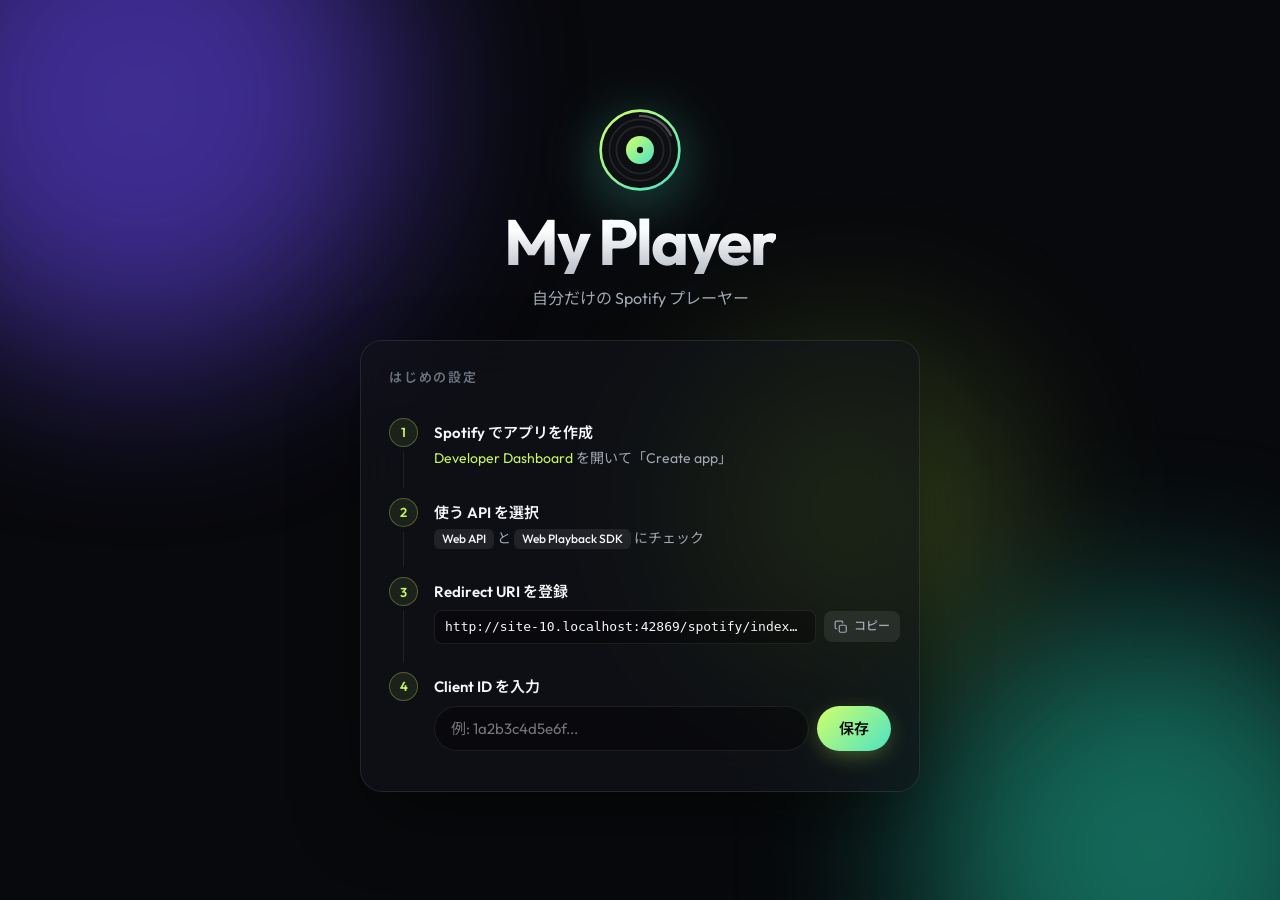
==== commit 0f328a63: "Spotify プレーヤーに自分の再生回数を表示 最近再生した曲を定期的に取り込んでアカウントごとの再生回数を集計し、 曲リストと Now Playing パネルに表示する。視覚効果を減らす設定で 再" ====
--- a/spotify/index.html
+++ b/spotify/index.html
@@ -124,6 +124,7 @@
       <div class="np-title" id="npTitle">まだ何も再生していません</div>
       <div class="np-artist" id="npArtist">曲を選ぶとここに表示されます</div>
       <div class="np-album" id="npAlbum"></div>
+      <div class="np-plays" id="npPlays" hidden><span>あなたの再生回数</span><b id="npPlaysNum"></b></div>
     </aside>
 
     <footer class="player">
--- a/spotify/style.css
+++ b/spotify/style.css
@@ -240,7 +240,7 @@
 /* ---------- 曲リスト ---------- */
 .tlist { margin-top: 18px; }
 .thead, .trow {
-  display: grid; grid-template-columns: 40px minmax(0, 1.4fr) minmax(0, 1fr) 64px; gap: 16px; align-items: center; padding: 0 14px;
+  display: grid; grid-template-columns: 40px minmax(0, 1.4fr) minmax(0, 1fr) 76px 64px; gap: 16px; align-items: center; padding: 0 14px;
 }
 .thead { height: 36px; color: var(--dim); font-size: 12px; font-weight: 500; letter-spacing: .08em; text-transform: uppercase; border-bottom: 1px solid var(--line); margin-bottom: 8px; }
 .thead .i { width: 16px; height: 16px; }
@@ -258,11 +258,29 @@
 .c-title .t { font-weight: 500; white-space: nowrap; overflow: hidden; text-overflow: ellipsis; }
 .c-title .a, .c-album { color: var(--muted); font-size: 13.5px; white-space: nowrap; overflow: hidden; text-overflow: ellipsis; }
 .c-dur { color: var(--muted); font-size: 13.5px; font-variant-numeric: tabular-nums; }
+.thead .c-plays, .trow .c-plays { text-align: right; justify-self: end; }
+.trow .c-plays { color: var(--muted); font-size: 13.5px; font-variant-numeric: tabular-nums; white-space: nowrap; }
+.thead .c-plays { cursor: help; }
+
+.banner {
+  display: flex; align-items: center; justify-content: space-between; gap: 12px; flex-wrap: wrap;
+  margin-bottom: 22px; padding: 12px 14px 12px 18px; border-radius: 12px; font-size: 14px;
+  background: rgba(200, 245, 96, .08); border: 1px solid rgba(200, 245, 96, .25);
+}
+.btn-accent.small { padding: 7px 16px; font-size: 13px; box-shadow: none; }
+
+.np-plays {
+  display: flex; justify-content: space-between; align-items: baseline; margin-top: 22px; padding: 14px 16px;
+  border-radius: 12px; background: var(--surface); font-size: 13px; color: var(--muted);
+}
+.np-plays b { color: var(--text); font-size: 18px; font-weight: 600; font-variant-numeric: tabular-nums; }
 .trow.playing .t { color: var(--accent); }
 
 /* 再生中のイコライザー */
 .eq { display: none; gap: 2px; align-items: flex-end; height: 14px; }
-.eq i { width: 3px; background: var(--accent); border-radius: 1px; animation: eq 1s ease-in-out infinite; }
+.eq i { width: 3px; height: 60%; background: var(--accent); border-radius: 1px; animation: eq 1s ease-in-out infinite; }
+.eq i:nth-child(2) { height: 100%; }
+.eq i:nth-child(3) { height: 40%; }
 .eq i:nth-child(2) { animation-delay: -.4s; }
 .eq i:nth-child(3) { animation-delay: -.7s; }
 @keyframes eq { 0%, 100% { height: 30%; } 50% { height: 100%; } }
@@ -419,7 +437,8 @@
   .card { padding: 10px 10px 12px; }
   .fab { opacity: 1; transform: none; width: 40px; height: 40px; }
   .thead { display: none; }
-  .thead, .trow { grid-template-columns: 26px minmax(0, 1fr) 44px; gap: 12px; padding: 0 6px; }
+  .thead, .trow { grid-template-columns: 26px minmax(0, 1fr) auto 40px; gap: 10px; padding: 0 6px; }
+  .trow .c-plays { font-size: 12px; color: var(--dim); }
   .c-album { display: none; }
   .trow { height: 58px; }
   .hero { gap: 18px; padding-bottom: 18px; }
@@ -450,5 +469,6 @@
 }
 
 @media (prefers-reduced-motion: reduce) {
+  .eq i { animation: none !important; }
   *, *::before, *::after { animation-duration: .01ms !important; animation-iteration-count: 1 !important; transition-duration: .01ms !important; }
 }
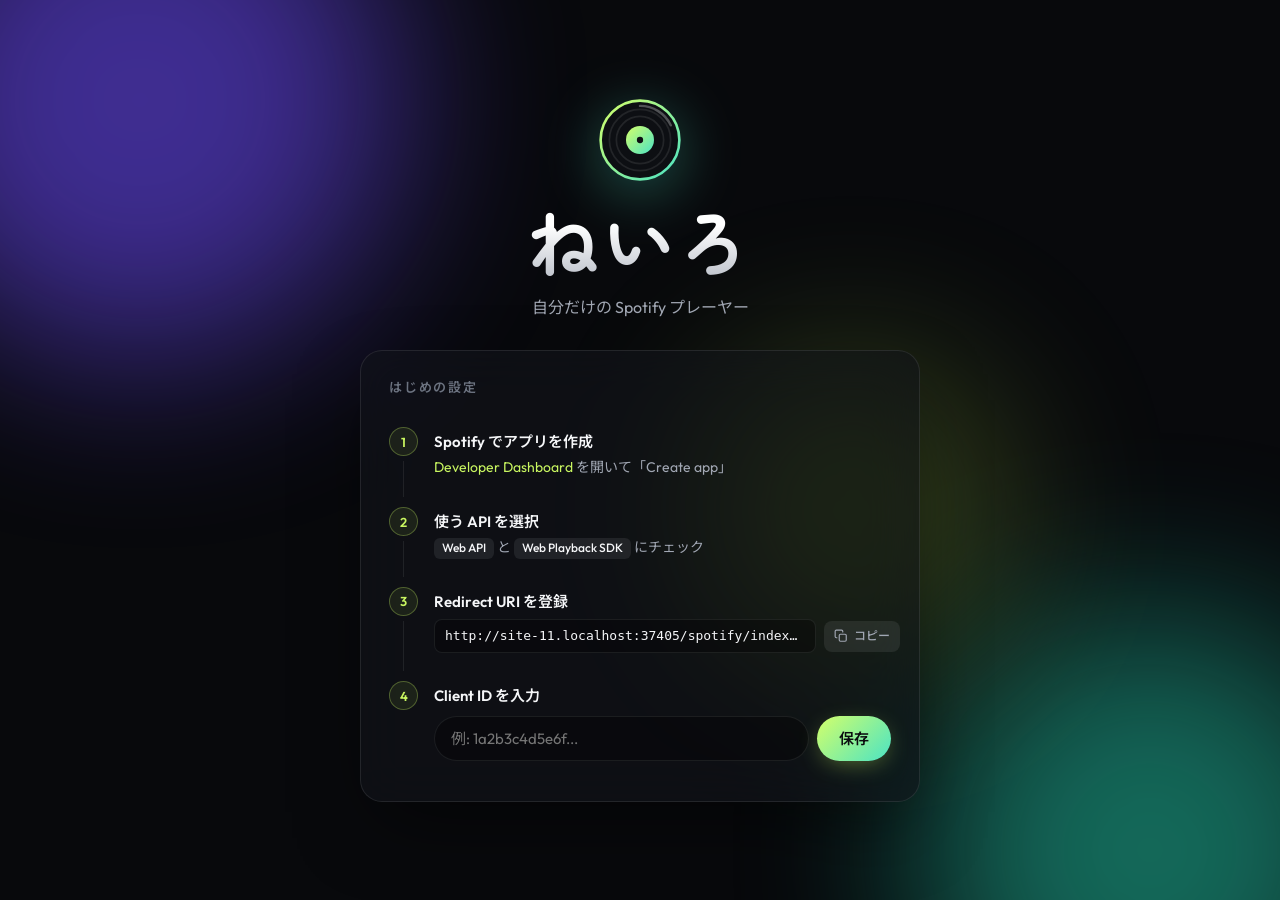
==== commit 30b25fba: "Spotify プレーヤー: 画面の保持、アーティスト/アルバムページ、ホバー表示を改善 - URL の # で表示中の画面を管理し、再読み込みしても同じ画面に戻るように - アーティスト名・アルバム" ====
--- a/spotify/index.html
+++ b/spotify/index.html
@@ -5,10 +5,11 @@
   <meta name="viewport" content="width=device-width, initial-scale=1, viewport-fit=cover">
   <meta name="robots" content="noindex, nofollow">
   <meta name="theme-color" content="#08090c">
-  <title>My Player</title>
+  <title>ねいろ</title>
   <link rel="preconnect" href="https://fonts.googleapis.com">
   <link rel="preconnect" href="https://fonts.gstatic.com" crossorigin>
   <link href="https://fonts.googleapis.com/css2?family=Outfit:wght@300;400;500;600;700;800&family=Noto+Sans+JP:wght@400;500;700&display=swap" rel="stylesheet">
+  <link href="https://fonts.googleapis.com/css2?family=Zen+Maru+Gothic:wght@700&display=swap&text=%E3%81%AD%E3%81%84%E3%82%8D" rel="stylesheet">
   <link rel="stylesheet" href="style.css">
   <script src="config.js"></script>
   <script src="app.js" defer></script>
@@ -39,7 +40,7 @@
   <section id="setup" class="screen" hidden>
     <div class="auth">
       <svg class="auth-logo"><use href="#logo"/></svg>
-      <h1 class="wordmark">My Player</h1>
+      <h1 class="wordmark">ねいろ</h1>
       <p class="tagline">自分だけの Spotify プレーヤー</p>
 
       <div class="glass panel">
@@ -87,7 +88,7 @@
   <section id="login" class="screen" hidden>
     <div class="auth">
       <svg class="auth-logo spin"><use href="#logo"/></svg>
-      <h1 class="wordmark">My Player</h1>
+      <h1 class="wordmark">ねいろ</h1>
       <p class="tagline">ブラウザがそのままスピーカーに。</p>
       <button id="loginBtn" class="btn-accent big" data-icon="play">Spotify でログイン</button>
       <p class="fineprint">再生には Spotify Premium が必要です</p>
@@ -102,7 +103,7 @@
     <aside class="sidebar">
       <div class="brand">
         <svg class="brand-logo"><use href="#logo"/></svg>
-        <span>My Player</span>
+        <span class="brand-name">ねいろ</span>
       </div>
       <nav class="nav">
         <button data-view="home" data-icon="home">ホーム</button>
--- a/spotify/style.css
+++ b/spotify/style.css
@@ -1,5 +1,5 @@
 /* =========================================================
-   My Player
+   ねいろ
    ========================================================= */
 :root {
   --bg: #08090c;
@@ -65,7 +65,7 @@
 .mini-btn .i { width: 14px; height: 14px; }
 
 .icon-btn { width: 34px; height: 34px; border-radius: 50%; display: grid; place-items: center; color: var(--dim); flex: none; }
-.icon-btn:hover { color: var(--text); background: var(--surface-2); }
+.icon-btn:hover { color: var(--text); background: var(--surface-3); }
 .icon-btn .i { width: 18px; height: 18px; }
 
 /* =========================================================
@@ -89,7 +89,7 @@
 .auth-logo.spin { animation: spin 9s linear infinite; }
 @keyframes spin { to { transform: rotate(360deg); } }
 .wordmark {
-  margin: 0; font-size: clamp(40px, 8vw, 64px); font-weight: 700; letter-spacing: -.035em; line-height: 1;
+  margin: 0; font-family: "Zen Maru Gothic", var(--font); font-size: clamp(48px, 9vw, 72px); font-weight: 700; letter-spacing: .04em; line-height: 1.1; padding-bottom: 4px;
   background: linear-gradient(180deg, #fff 30%, #b9bec8 100%); -webkit-background-clip: text; background-clip: text; color: transparent;
 }
 .tagline { margin: 12px 0 30px; color: var(--muted); font-size: 16px; }
@@ -159,13 +159,18 @@
 .sidebar { grid-area: side; display: flex; flex-direction: column; padding: 22px 14px 16px; border-right: 1px solid var(--line); background: rgba(8, 9, 12, .35); min-height: 0; }
 .brand { display: flex; align-items: center; gap: 10px; padding: 0 10px 26px; font-weight: 700; font-size: 18px; letter-spacing: -.01em; }
 .brand-logo { width: 30px; height: 30px; }
+.brand-name { font-family: "Zen Maru Gothic", var(--font); font-size: 21px; letter-spacing: .06em; }
 .nav { display: flex; flex-direction: column; gap: 2px; }
 .nav button {
   display: flex; align-items: center; gap: 14px; padding: 11px 12px; border-radius: 10px;
   color: var(--muted); font-weight: 500; text-align: left; transition: color .15s, background .15s;
 }
-.nav button:hover { color: var(--text); background: var(--surface); }
+.nav button { position: relative; transition: color .15s, background .15s, transform .15s; }
+.nav button:hover { color: var(--text); background: var(--surface-2); transform: translateX(3px); }
 .nav button.active { color: var(--text); background: var(--surface-2); }
+.nav button.active::before {
+  content: ""; position: absolute; left: -14px; top: 9px; bottom: 9px; width: 4px; border-radius: 0 4px 4px 0; background: var(--grad);
+}
 .nav button.active .i { color: var(--accent); }
 .me { margin-top: auto; display: flex; align-items: center; gap: 10px; padding: 10px; border-radius: 12px; background: var(--surface); }
 .avatar {
@@ -193,7 +198,14 @@
   background: var(--surface); transition: background .25s var(--ease), transform .25s var(--ease);
   min-width: 0; display: flex; flex-direction: column;
 }
-.card:hover { background: var(--surface-2); }
+.card { cursor: pointer; }
+.card:hover, .card:focus-visible {
+  background: rgba(255, 255, 255, .1); transform: translateY(-5px);
+  box-shadow: 0 18px 36px -14px rgba(0, 0, 0, .8), inset 0 0 0 1px rgba(255, 255, 255, .08);
+}
+.card:hover .name, .card:focus-visible .name { text-decoration: underline; text-underline-offset: 4px; text-decoration-thickness: 1.5px; }
+.card { transition: background .25s var(--ease), transform .25s var(--ease), box-shadow .25s var(--ease); }
+.cover.round, .hero-cover.round { border-radius: 50%; }
 .cover-wrap { position: relative; margin-bottom: 12px; }
 .cover {
   width: 100%; aspect-ratio: 1; border-radius: 10px; object-fit: cover; display: grid; place-items: center;
@@ -240,13 +252,29 @@
 /* ---------- 曲リスト ---------- */
 .tlist { margin-top: 18px; }
 .thead, .trow {
-  display: grid; grid-template-columns: 40px minmax(0, 1.4fr) minmax(0, 1fr) 76px 64px; gap: 16px; align-items: center; padding: 0 14px;
+  display: grid; grid-template-columns: 40px minmax(0, 1.4fr) minmax(0, 1fr) 64px; gap: 16px; align-items: center; padding: 0 14px;
 }
 .thead { height: 36px; color: var(--dim); font-size: 12px; font-weight: 500; letter-spacing: .08em; text-transform: uppercase; border-bottom: 1px solid var(--line); margin-bottom: 8px; }
 .thead .i { width: 16px; height: 16px; }
 .thead .c-dur, .trow .c-dur { text-align: right; justify-self: end; }
-.trow { height: 60px; border-radius: 10px; cursor: pointer; transition: background .15s; outline: none; }
-.trow:hover, .trow:focus-visible { background: var(--surface-2); }
+.trow {
+  height: 60px; border-radius: 10px; cursor: pointer; outline: none; position: relative;
+  transition: background .15s, transform .15s var(--ease), box-shadow .15s;
+}
+.trow:hover, .trow:focus-visible {
+  background: rgba(255, 255, 255, .1); transform: translateY(-2px);
+  box-shadow: 0 10px 24px -12px rgba(0, 0, 0, .85), inset 3px 0 0 var(--accent);
+}
+/* 行にカーソル → 曲名に下線（アーティスト名・アルバム名に乗っているときはそちらに下線） */
+.trow:hover:not(:has(.link:hover)) .t, .trow:focus-visible .t { text-decoration: underline; text-underline-offset: 3px; text-decoration-thickness: 1.5px; }
+
+.link { color: inherit; text-decoration: none; border-radius: 3px; transition: color .12s; }
+.link:hover { color: var(--text); text-decoration: underline; text-underline-offset: 3px; text-decoration-thickness: 1.5px; }
+.np-artist .link:hover, .np-album .link:hover { color: var(--accent); }
+.trow .link:hover { color: var(--accent); }
+
+:focus-visible { outline: 2px solid var(--accent); outline-offset: 2px; }
+.trow:focus-visible, .card:focus-visible, .range:focus-visible { outline: none; }
 .c-idx { position: relative; height: 20px; display: grid; place-items: center; color: var(--dim); font-size: 14px; font-variant-numeric: tabular-nums; }
 .c-idx > * { grid-area: 1 / 1; }
 .c-idx .pi { width: 16px; height: 16px; fill: var(--text); stroke: none; opacity: 0; }
@@ -258,9 +286,6 @@
 .c-title .t { font-weight: 500; white-space: nowrap; overflow: hidden; text-overflow: ellipsis; }
 .c-title .a, .c-album { color: var(--muted); font-size: 13.5px; white-space: nowrap; overflow: hidden; text-overflow: ellipsis; }
 .c-dur { color: var(--muted); font-size: 13.5px; font-variant-numeric: tabular-nums; }
-.thead .c-plays, .trow .c-plays { text-align: right; justify-self: end; }
-.trow .c-plays { color: var(--muted); font-size: 13.5px; font-variant-numeric: tabular-nums; white-space: nowrap; }
-.thead .c-plays { cursor: help; }
 
 .banner {
   display: flex; align-items: center; justify-content: space-between; gap: 12px; flex-wrap: wrap;
@@ -293,12 +318,12 @@
 .note { margin-top: 20px; background: var(--surface); border: 1px solid var(--line); border-radius: 12px; font-size: 14px; line-height: 1.7; }
 .more-wrap { display: flex; justify-content: center; margin-top: 20px; }
 .ghost-btn { padding: 9px 20px; border-radius: 999px; border: 1px solid var(--line); color: var(--muted); font-weight: 500; font-size: 14px; }
-.ghost-btn:hover { color: var(--text); border-color: rgba(255, 255, 255, .25); }
+.ghost-btn:hover { color: var(--text); border-color: rgba(255, 255, 255, .35); background: var(--surface-2); }
 
 /* ---------- ヒーロー（プレイリスト / お気に入り） ---------- */
 .hero { position: relative; display: flex; align-items: flex-end; gap: 28px; padding: 8px 0 26px; flex-wrap: wrap; }
 .back { display: inline-flex; align-items: center; gap: 4px; color: var(--muted); font-size: 14px; margin-bottom: 18px; }
-.back:hover { color: var(--text); }
+.back:hover { color: var(--text); text-decoration: underline; text-underline-offset: 3px; }
 .back .i { width: 18px; height: 18px; }
 .hero-cover {
   width: 220px; height: 220px; border-radius: 14px; object-fit: cover; flex: none;
@@ -353,7 +378,7 @@
 .center { display: flex; flex-direction: column; align-items: center; gap: 6px; min-width: 0; }
 .controls { display: flex; align-items: center; gap: 14px; }
 .ctl { width: 38px; height: 38px; border-radius: 50%; display: grid; place-items: center; color: var(--muted); position: relative; transition: color .15s, transform .15s; }
-.ctl:hover { color: var(--text); }
+.ctl:hover { color: var(--text); background: var(--surface-2); }
 .ctl .i { width: 20px; height: 20px; }
 .ctl.small { width: 32px; height: 32px; }
 .ctl.small .i { width: 18px; height: 18px; }
@@ -362,7 +387,7 @@
 .ctl.toggle.on::after { content: ""; position: absolute; bottom: 2px; width: 4px; height: 4px; border-radius: 50%; background: var(--accent); }
 .ctl .badge { position: absolute; top: 4px; right: 3px; font-size: 9px; font-weight: 700; line-height: 1; color: var(--ink); background: var(--accent); border-radius: 50%; width: 12px; height: 12px; display: grid; place-items: center; }
 .ctl.play { width: 44px; height: 44px; background: #fff; color: var(--ink); }
-.ctl.play:hover { transform: scale(1.06); color: var(--ink); }
+.ctl.play:hover { transform: scale(1.08); color: var(--ink); background: #fff; box-shadow: 0 0 0 6px rgba(255, 255, 255, .12); }
 .ctl.play .i { width: 20px; height: 20px; }
 .ctl.play .i.play-ic { margin-left: 2px; }
 
@@ -436,9 +461,9 @@
   .grid { grid-template-columns: repeat(2, minmax(0, 1fr)); gap: 12px; }
   .card { padding: 10px 10px 12px; }
   .fab { opacity: 1; transform: none; width: 40px; height: 40px; }
+  .card:hover, .trow:hover { transform: none; }
   .thead { display: none; }
-  .thead, .trow { grid-template-columns: 26px minmax(0, 1fr) auto 40px; gap: 10px; padding: 0 6px; }
-  .trow .c-plays { font-size: 12px; color: var(--dim); }
+  .thead, .trow { grid-template-columns: 26px minmax(0, 1fr) 44px; gap: 12px; padding: 0 6px; }
   .c-album { display: none; }
   .trow { height: 58px; }
   .hero { gap: 18px; padding-bottom: 18px; }
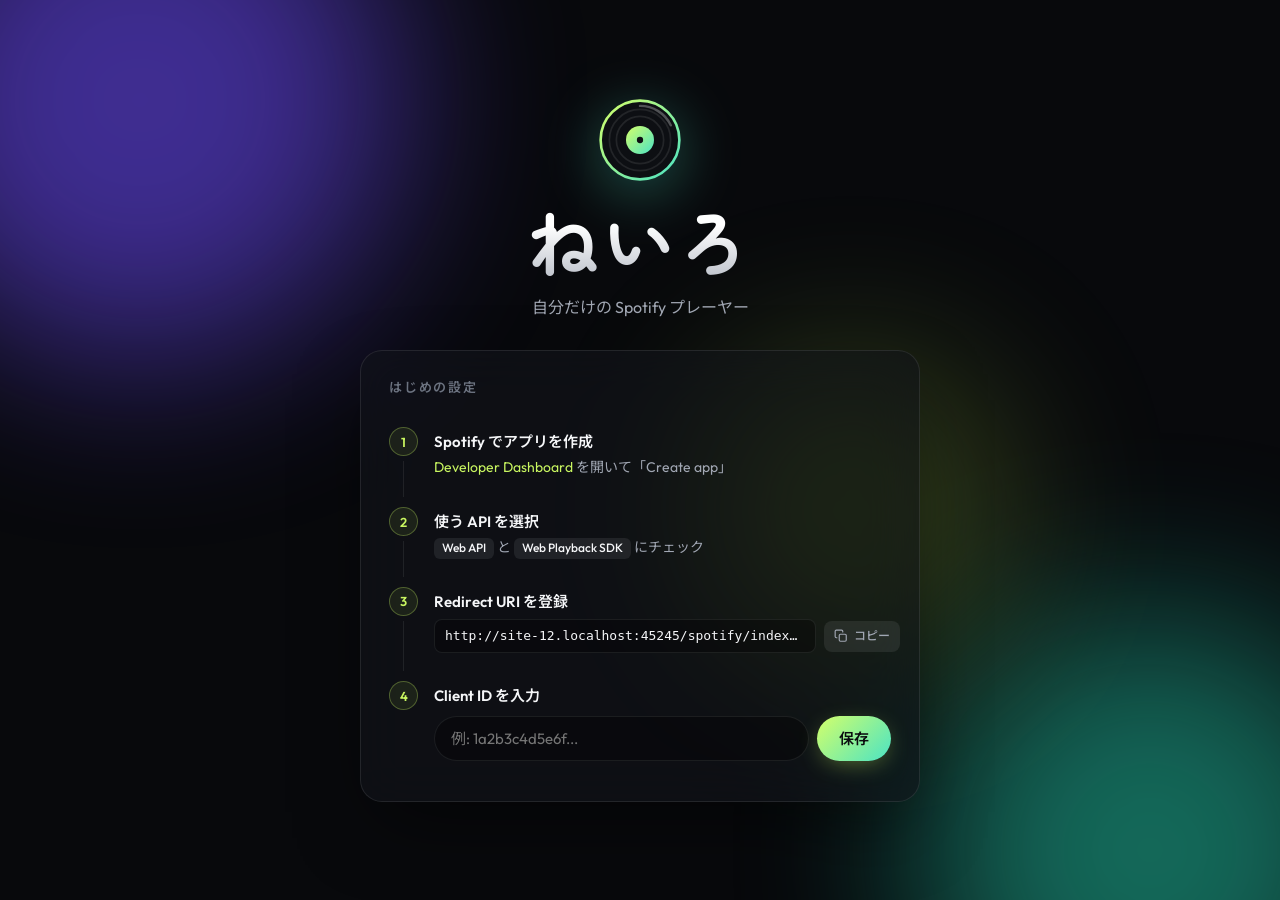
==== commit d70a08b5: "Spotify プレーヤー: CSS/JS にバージョン番号を付けてブラウザキャッシュで古い版が出ないように Co-Authored-By: Claude Opus 5.5 <noreply@anth" ====
--- a/spotify/index.html
+++ b/spotify/index.html
@@ -5,14 +5,15 @@
   <meta name="viewport" content="width=device-width, initial-scale=1, viewport-fit=cover">
   <meta name="robots" content="noindex, nofollow">
   <meta name="theme-color" content="#08090c">
+  <!-- 更新したら下の ?v= の番号を変える（ブラウザに古いファイルが残らないように） -->
   <title>ねいろ</title>
   <link rel="preconnect" href="https://fonts.googleapis.com">
   <link rel="preconnect" href="https://fonts.gstatic.com" crossorigin>
   <link href="https://fonts.googleapis.com/css2?family=Outfit:wght@300;400;500;600;700;800&family=Noto+Sans+JP:wght@400;500;700&display=swap" rel="stylesheet">
   <link href="https://fonts.googleapis.com/css2?family=Zen+Maru+Gothic:wght@700&display=swap&text=%E3%81%AD%E3%81%84%E3%82%8D" rel="stylesheet">
-  <link rel="stylesheet" href="style.css">
-  <script src="config.js"></script>
-  <script src="app.js" defer></script>
+  <link rel="stylesheet" href="style.css?v=20261117-5">
+  <script src="config.js?v=20261117-5"></script>
+  <script src="app.js?v=20261117-5" defer></script>
 </head>
 <body>
 
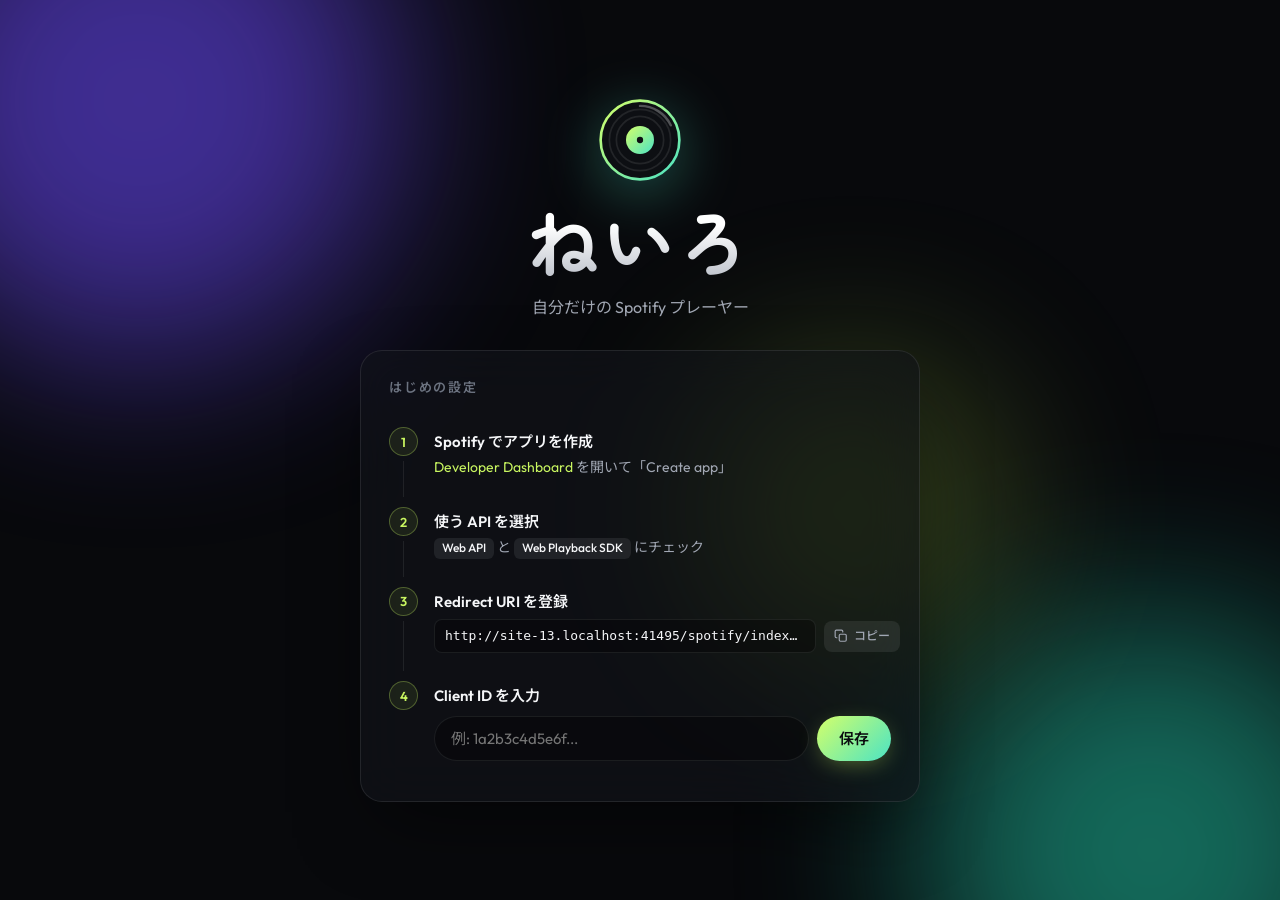
==== commit a379c87f: "Spotify プレーヤー: 自分のプレイリストの曲一覧を取得できるよう取り方を複数試す limit=100 が新しい上限を超えて失敗していた可能性があるため、limit=50・ 既定値・プレイリスト" ====
--- a/spotify/index.html
+++ b/spotify/index.html
@@ -11,9 +11,9 @@
   <link rel="preconnect" href="https://fonts.gstatic.com" crossorigin>
   <link href="https://fonts.googleapis.com/css2?family=Outfit:wght@300;400;500;600;700;800&family=Noto+Sans+JP:wght@400;500;700&display=swap" rel="stylesheet">
   <link href="https://fonts.googleapis.com/css2?family=Zen+Maru+Gothic:wght@700&display=swap&text=%E3%81%AD%E3%81%84%E3%82%8D" rel="stylesheet">
-  <link rel="stylesheet" href="style.css?v=20261117-5">
-  <script src="config.js?v=20261117-5"></script>
-  <script src="app.js?v=20261117-5" defer></script>
+  <link rel="stylesheet" href="style.css?v=20261117-6">
+  <script src="config.js?v=20261117-6"></script>
+  <script src="app.js?v=20261117-6" defer></script>
 </head>
 <body>
 
